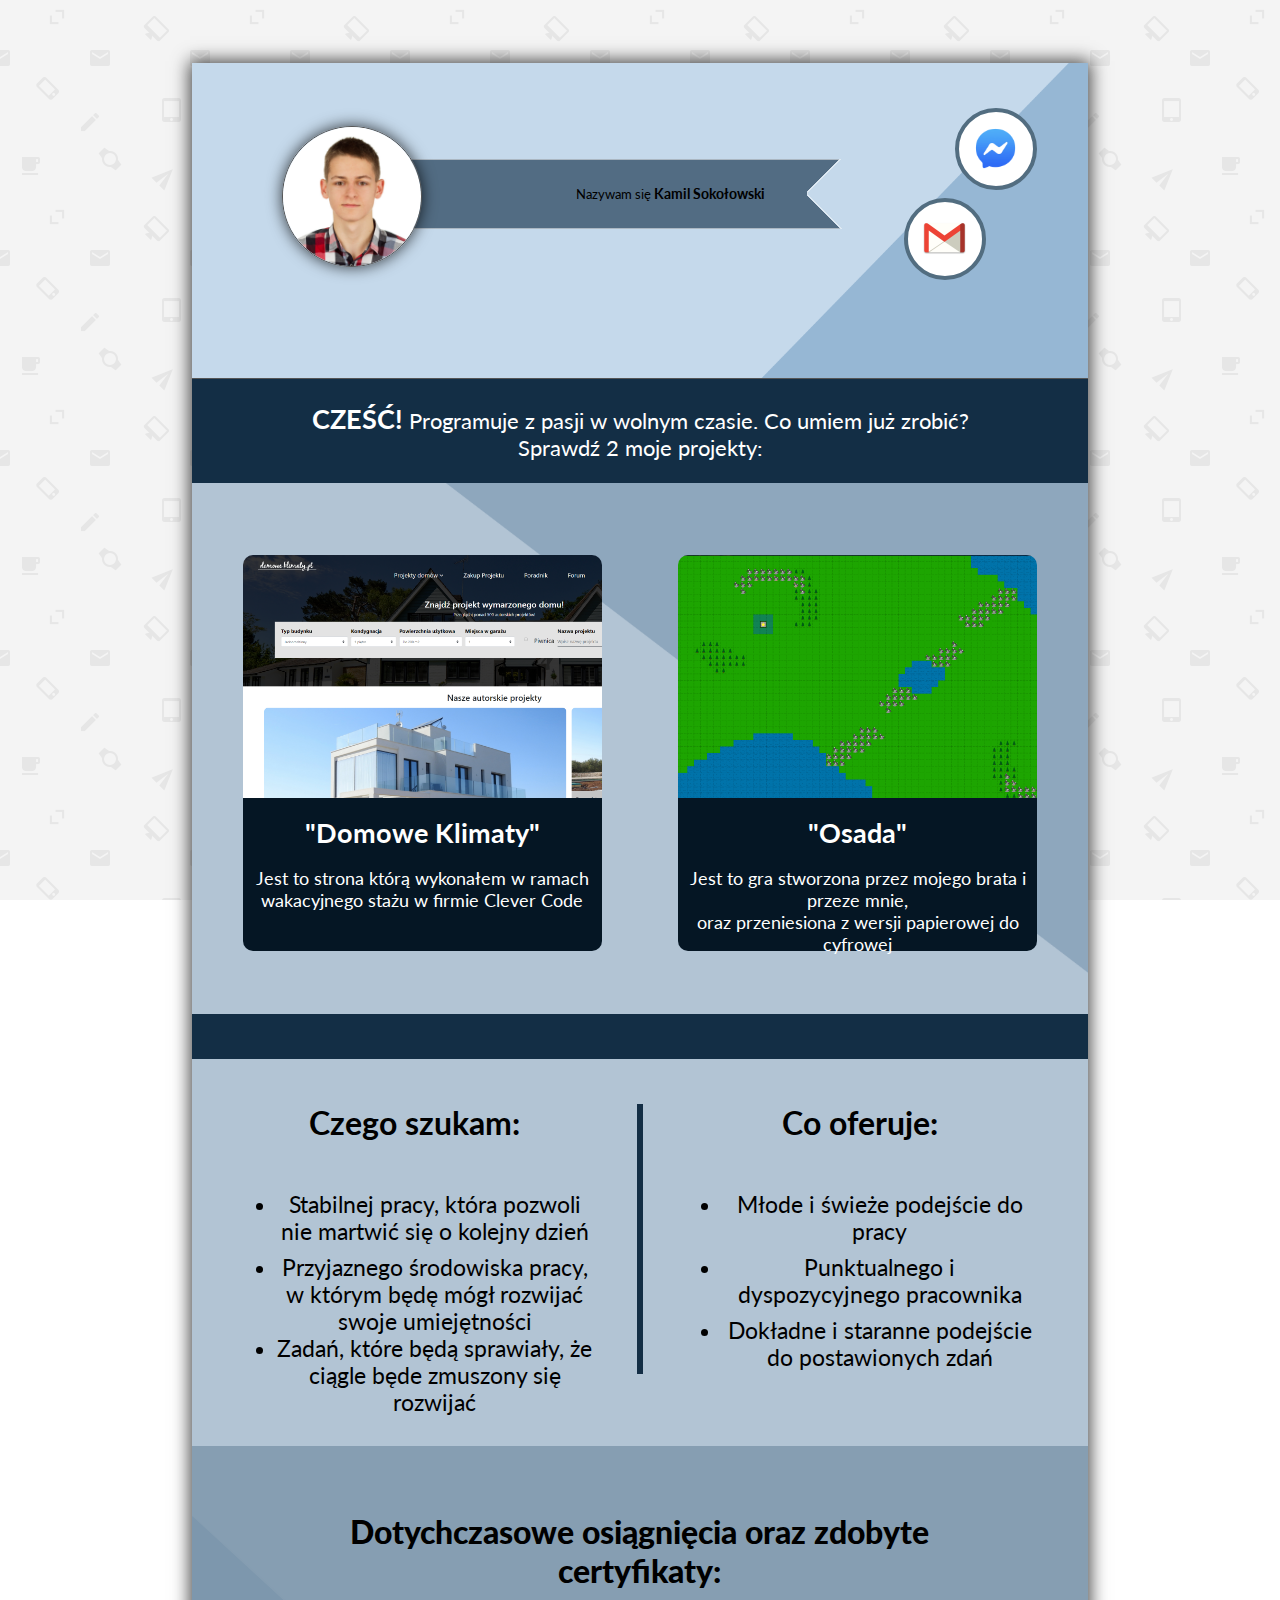
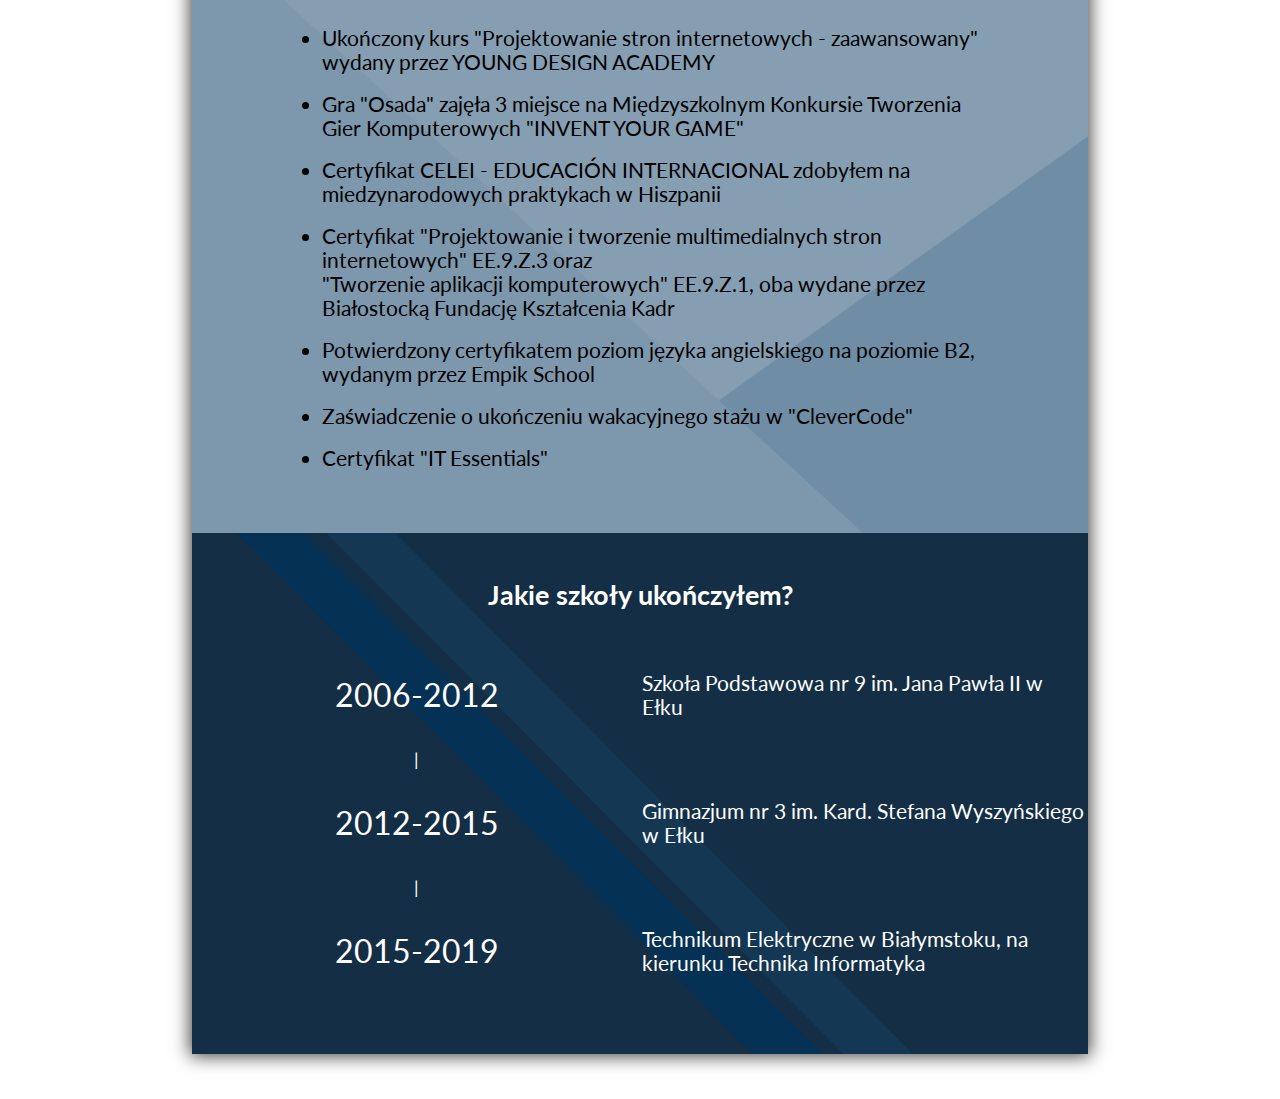
==== index.html @ 452ddec3 "Add files" ====
<!DOCTYPE html>
<html lang="pl">
    <head>
        <meta charset="utf-8">
        <title>It's me</title>
        <link rel="stylesheet" type="text/css" href="style.css">
        <link rel="stylesheet" type="text/css" href="danaden.css">
        <meta name="viewport" content="width=device-width, initial-scale=1">
        <link href="https://fonts.googleapis.com/css?family=Lato&display=swap&subset=latin-ext" rel="stylesheet">
        <script src="script.js" type="text/javascript"></script>
    </head>
    <body>
        <div id="cover_flag">
                    <div id="background1" style="background-attachment: fixed;width: 15vw; height: 100vh; margin-top: 8vh; position: absolute; background-image: url(img/email-pattern.png); z-index: 100;"></div>
                    <div id="background2" style="width: 10vw; height: 15vh; position: absolute; margin-left: 15vw; margin-top: 8vh; background-color: #C5D9EB; z-index: 99"></div>
        </div>
        <div id="contact">
            <a id="a_circle11" href="https://www.facebook.com/Falcon0001" class="container zoomInRight animated"><div id="circle1"></div></a>
            <a id="a_circle22" style="top: 22vh;right: 23vw;" href="mailto:1kamilsokolowski@gmail.com" class="container zoomInRight animated fast"><div id="circle2"></div></a>
        </div>
        <div id="container">
            <div style="width: 100%; height: 100%; position: absolute; z-index: 101;box-shadow: 0px 0px 17px 2px rgba(0,0,0,0.75);"></div>
            <header>
                <div id="me">
                    <img src="img/face.png" height="70%" style="border: solid 1px #555;box-shadow: 0px 0px 15px 0px rgba(0,0,0,0.75);border-radius:100px; z-index: 99; position: absolute;">
                </div>
                <div>
                    <div id="flag" class="container bounceInLeft animated" style="z-index: 10;">
                        <div id="surname" style="float: left; height: 4vh; display: flex;align-items: center; padding-right: 6vw;"><p>Nazywam   się   <b>Kamil   Sokołowski</b></p></div>
                    </div>
                </div>
            </header>
            
            <div id="cowboy" style="position: absolute;"><marquee scrolldelay="130"><img src="img/cowboy2.gif" width="13%"></marquee></div>
            <div id="sides">
                <div id="sides_header">
                    <p><b>CZEŚĆ!</b> Programuje z pasji w wolnym czasie. Co umiem już zrobić?<br>Sprawdź 2 moje projekty: </p>
                </div>
                <a href="domowe/index.html">
                    <div  class="container bounce animated" id="domowee">
                        <div id="domowe"></div>
                        <div id="dom_tekst"><b>"Domowe Klimaty"</b><br><p>Jest to strona którą wykonałem w ramach<br> wakacyjnego stażu w firmie Clever Code</p></div>
                    </div>
                </a>
                <a href="Osada/index.html">
                    <div id="osadaa" class="container bounce animated">
                        <div id="osada"></div>
                        <div id="osa_tekst"><b>"Osada"</b><br><p>Jest to gra stworzona przez mojego brata i przeze mnie,<br> oraz przeniesiona z wersji papierowej do cyfrowej</p></div>
                    </div>
                </a>
            </div>
            <div style="width: 100%;height: 5vh;background-color: #132e45; position: relative; z-index: 556;"></div>
            <div id="looking_for">
                <div id="szukam" onmouseover="fade_oferuje()" onmouseout="fade_out_oferuje()">
                    <div id="szukam_cien"></div>
                    <div id="l_title_s"><b>Czego szukam:</b></div>
                    <ul>
                        <li>Stabilnej pracy, która pozwoli nie martwić się o kolejny dzień</li>
                        <li>Przyjaznego środowiska pracy, w którym będę mógł rozwijać swoje umiejętności</li>
                        <li>Zadań, które będą sprawiały, że ciągle będe zmuszony się rozwijać</li>
                    </ul>
                </div>
                <div id="column"></div>
                <div id="oferuje" onmouseover="fade_szukam()" onmouseout="fade_out_szukam()">
                    <div id="oferuje_cien"></div>
                    <div id="l_title_o"><b>Co oferuje:</b></div>
                    <ul>
                        <li>Młode i świeże podejście do pracy</li>
                        <li>Punktualnego i dyspozycyjnego pracownika</li>
                        <li>Dokładne i staranne podejście do postawionych zdań</li>
                    </ul>
                </div>
            </div>
            <div id="cert">
                <div id="cert_header">
                    <h1><b>Dotychczasowe osiągnięcia oraz zdobyte certyfikaty:</b></h1>
                </div>
                <ul>
                    <li>Ukończony kurs "Projektowanie stron internetowych - zaawansowany" wydany przez YOUNG DESIGN ACADEMY</li>
                    <li>Gra "Osada" zajęła 3 miejsce na Międzyszkolnym Konkursie Tworzenia Gier Komputerowych "INVENT YOUR GAME"</li>
                    <li>Certyfikat CELEI - EDUCACIÓN INTERNACIONAL zdobyłem na miedzynarodowych praktykach w Hiszpanii</li>
                    <li>Certyfikat "Projektowanie i tworzenie multimedialnych stron internetowych" EE.9.Z.3 oraz<br>
                    "Tworzenie aplikacji komputerowych" EE.9.Z.1, oba wydane przez Białostocką Fundację Kształcenia Kadr</li>
                    <li>Potwierdzony certyfikatem poziom języka angielskiego na poziomie B2, wydanym przez Empik School</li>
                    <li>Zaświadczenie o ukończeniu wakacyjnego stażu w "CleverCode"</li>
                    <li>Certyfikat "IT Essentials"</li>
                </ul>
            </div>
            <div id="schools">
                <p id="p_schools"><b>Jakie szkoły ukończyłem?</b></p>
                <table id="daty">
                    <tr class="school_shadow"><td class="daty_pierwsza_kolumna">2006-2012</td><td>Szkoła Podstawowa nr 9 im. Jana Pawła II w Ełku </td></tr>
                    <tr><td class="daty_pierwsza_kolumnaa">|</td><td></td></tr>
                    <tr class="school_shadow"><td class="daty_pierwsza_kolumna">2012-2015</td><td>Gimnazjum nr 3 im. Kard. Stefana Wyszyńskiego w Ełku</td></tr>
                    <tr><td class="daty_pierwsza_kolumnaa">|</td><td></td></tr>
                    <tr class="school_shadow"><td class="daty_pierwsza_kolumna">2015-2019</td><td>Technikum Elektryczne w  Białymstoku, na kierunku Technika Informatyka</td></tr>
                </table>
            </div>
        </div>
    </body>
</html>
---- style.css ----
body{
    background-image: url(img/email-pattern.png);
    background-attachment: fixed;
    padding: 0;
    margin: 0;
    font-family: 'Lato', sans-serif;
    padding-bottom: 5vh;
}

#container{
    width: 70%;
    margin: 7vh 15vw 0vh 15vw;
    min-height: 1150px;
    background-image: url(img/container_background.png);
    background-repeat: no-repeat;
    background-size: contain;
    position: relative;
}

p{
    padding: 0px;
    margin: 0px;
}

#surname b{
    font-size: 1.1vw;
}

header{
    position: relative;
    padding-top: 7vh;
    padding-left: 7vw;
    height: 15vh;
}

#me{
    height: 100%;
    float:left;
}

#flag{
    height: 15vh;
    font-size: 1vw;
    float: left;
    display: flex;
    align-items: center;
    padding-left: 18vw;
    margin-left: 5vw;
    position: absolute;
    z-index: 5;
    background-image: url(img/flag.png);
    background-position: right;
    background-repeat: no-repeat;
}

#a_circle11{
    background-color: white;
    padding: 1.6vh;
    width: 5vh;
    height: 5vh;
    position: absolute;
    z-index: 999;
    right: 19vw;
    top: 12vh;
    border-radius: 200px 200px 200px 200px;
    border: 4px solid #526D80;
}

#a_circle11:hover{
    box-shadow: 0px 0px 11px -2px rgba(0,0,0,0.79);
}

#a_circle22{
    background-color: white;
    padding: 1.6vh;
    width: 5vh;
    height: 5vh;
    position: absolute;
    z-index: 999;
    right: 19vw;
    top: 12vh;
    border-radius: 200px 200px 200px 200px;
    border: 4px solid #526D80;
}

#a_circle22:hover{
    box-shadow: 0px 0px 11px -2px rgba(0,0,0,0.79);
}

#circle1{
    background-image: url(img/messenger.png);
    background-size: cover;
    width: 5vh;
    height: 5vh;
    position: absolute;
    z-index: 999;
}

#circle2{
    background-image: url(img/gmail.png);
    background-size: cover;
    width: 5vh;
    height: 5vh;
    position: absolute;
    z-index: 999;
}

#cowboy{
    width: 100%;
    z-index: 9999;
}

#sides{
    width: 100%;
    min-height: 63.5vh;
    margin-top: 13vh;
    border-top: solid 0.2vh #555;
    background-image: url(img/sides_background.png);
    background-repeat: no-repeat;
    background-size: cover;
    padding-bottom: 7vh;
}

#sides_header{
    width: 100%;
    min-height: 2vh;
    background-color: #132e45;
    z-index: 5000;
    margin-bottom:  8vh;
    position: relative;
    padding: 2.5vh 0vh;
    text-align: center;
}

#sides_header p, #p_schools p{
    color: white;
    font-size: 2.4vh;
}

#sides_header b, #p_schools b{
    color: white;
    font-size: 3vh;
}

#domowe{
    height: 27vh;
    width: 100%;
    position: absolute;
    background-image: url(img/domowe.PNG);
    background-size: cover;
    z-index: 999;
    border-radius: 10px 10px 0px 0px;
}

#domowee{
    width: 40%;
    float: left;
    margin-left: 4vw;
    position: absolute;
    z-index: 999;
    border-radius: 10px 10px 10px 10px;
}

#dom_tekst{
    width: 100%;
    text-align: center;
    float: left;
    margin-top: 27vh;
    position: relative;
    z-index: 999;
    color: white;
    height: 15vh;
    background-color: #051624;
    padding-top: 2vh;
    border-radius: 0px 0px 10px 10px;
}



#dom_tekst b{
    font-size: 3vh;
}

#dom_tekst p{
    padding: 5% 0%;
    font-size: 2vh;
}

#domowee:hover{
    box-shadow: 0px 0px 37px -2px rgba(0,0,0,0.79);
}

#osadaa{
    width: 40%;
    right: 4vw;
    margin-left: 4vw;
    position: absolute;
    z-index: 999;
    border-radius: 10px 10px 10px 10px;
}

#osada{
    width: 100%;
    right: 4vw;
    height: 27vh;
    background-image: url(img/osada.PNG);
    background-size: cover;
    z-index: 999;
    border-radius: 10px 10px 0px 0px;
}

#osa_tekst{
    width: 100%;
    text-align: center;
    float: left;
    position: relative;
    z-index: 999;
    color: white;
    height: 15vh;
    background-color: #051624;
    padding-top: 2vh;
    border-radius: 0px 0px 10px 10px;
}

#osa_tekst b{
    font-size: 3vh;
}

#osa_tekst p{
    padding: 5% 0%;
    font-size: 2vh;
}

#osadaa:hover{
    box-shadow: 0px 0px 37px -2px rgba(0,0,0,0.79);
}

#schools{
    min-height: 10vh;
    background-image: url(img/schools_background.png);
    background-repeat: no-repeat;
    background-size: cover;
    width: 100%;
    z-index: 555;
    padding-bottom: 7vh;
}

#p_schools{
    width: 100%;
    z-index: 5000;
    margin-bottom:  5vh;
    padding-top: 5vh;
    text-align: center;
}

#daty{
    width: 100%;
    color: white;
    font-size: 2.3vh;
}

#daty td{
    width: 50%;
    padding-bottom: 1.5vh;
    padding-top: 1.5vh;
}

.daty_pierwsza_kolumna{
    text-align: center;
    font-size: 3.5vh;
}

.daty_pierwsza_kolumnaa{
    text-align: center;
    font-size: 2vh;
}

.school_shadow:hover{
    box-shadow: 0px 0px 28px 0px rgba(0,0,0,0.75);
}

#looking_for{
    width: 100%;
    position: relative;
    z-index: 555;
    background-color: #b2c4d4;
    min-height: 33vh;
    padding: 5vh 0vh;
}

#looking_for li{
    min-height: 7vh;
}

#szukam_cien{
    position: absolute;
    height: 100%;
    width: 50%;
    z-index: 999;
    background-color: rgba(0, 0, 0, 0.8);
    opacity: 0.8;
    top: 0vh;
    left: 0vh;
    opacity: 0;
    box-shadow: inset 0px 0px 43px 0px rgba(0,0,0,1);
}

#oferuje_cien{
    position: absolute;
    height: 100%;
    width: 50%;
    z-index: 999;
    background-color: rgba(0, 0, 0, 0.8);
    opacity: 0.8;
    top: 0vh;
    left: 50%;
    opacity: 0;
    box-shadow: inset 0px 0px 43px 0px rgba(0,0,0,1);
}

#szukam,#oferuje{
    text-align: center;
    width: 39.7%;
    font-size: 2.5vh;
    padding: 0vh 5%;
    float: left;
}

#column{
    background-color: #132e45;
    position: absolute;
    z-index: 5566;
    width: 0.6%;
    left: 49.7%;
    height: 30vh;
}

#l_title_o, #l_title_s{
    width: 100%;
    text-align: center;
    color: black;
    font-size: 3.5vh;
    padding-bottom: 3vh;
}

#cert{
    background-image: url(img/cert_background.png);
    width: 80%;
    top: -5vh;
    padding: 5vh 10%;
    text-align: center;
}

#cert h1{
    margin-bottom: 4vh;
}

#cert li
{
    text-align: left;
    font-size: 2.3vh;
    margin-bottom: 2vh;
}
---- danaden.css ----
@charset "UTF-8";

/*!
 * animate.css -http://daneden.me/animate
 * Version - 3.7.0
 * Licensed under the MIT license - http://opensource.org/licenses/MIT
 *
 * Copyright (c) 2018 Daniel Eden
 */

@-webkit-keyframes bounce {
  from,
  20%,
  53%,
  80%,
  to {
    -webkit-animation-timing-function: cubic-bezier(0.215, 0.61, 0.355, 1);
    animation-timing-function: cubic-bezier(0.215, 0.61, 0.355, 1);
    -webkit-transform: translate3d(0, 0, 0);
    transform: translate3d(0, 0, 0);
  }

  40%,
  43% {
    -webkit-animation-timing-function: cubic-bezier(0.755, 0.05, 0.855, 0.06);
    animation-timing-function: cubic-bezier(0.755, 0.05, 0.855, 0.06);
    -webkit-transform: translate3d(0, -30px, 0);
    transform: translate3d(0, -30px, 0);
  }

  70% {
    -webkit-animation-timing-function: cubic-bezier(0.755, 0.05, 0.855, 0.06);
    animation-timing-function: cubic-bezier(0.755, 0.05, 0.855, 0.06);
    -webkit-transform: translate3d(0, -15px, 0);
    transform: translate3d(0, -15px, 0);
  }

  90% {
    -webkit-transform: translate3d(0, -4px, 0);
    transform: translate3d(0, -4px, 0);
  }
}

@keyframes bounce {
  from,
  20%,
  53%,
  80%,
  to {
    -webkit-animation-timing-function: cubic-bezier(0.215, 0.61, 0.355, 1);
    animation-timing-function: cubic-bezier(0.215, 0.61, 0.355, 1);
    -webkit-transform: translate3d(0, 0, 0);
    transform: translate3d(0, 0, 0);
  }

  40%,
  43% {
    -webkit-animation-timing-function: cubic-bezier(0.755, 0.05, 0.855, 0.06);
    animation-timing-function: cubic-bezier(0.755, 0.05, 0.855, 0.06);
    -webkit-transform: translate3d(0, -30px, 0);
    transform: translate3d(0, -30px, 0);
  }

  70% {
    -webkit-animation-timing-function: cubic-bezier(0.755, 0.05, 0.855, 0.06);
    animation-timing-function: cubic-bezier(0.755, 0.05, 0.855, 0.06);
    -webkit-transform: translate3d(0, -15px, 0);
    transform: translate3d(0, -15px, 0);
  }

  90% {
    -webkit-transform: translate3d(0, -4px, 0);
    transform: translate3d(0, -4px, 0);
  }
}

.bounce {
  -webkit-animation-name: bounce;
  animation-name: bounce;
  -webkit-transform-origin: center bottom;
  transform-origin: center bottom;
}

@-webkit-keyframes flash {
  from,
  50%,
  to {
    opacity: 1;
  }

  25%,
  75% {
    opacity: 0;
  }
}

@keyframes flash {
  from,
  50%,
  to {
    opacity: 1;
  }

  25%,
  75% {
    opacity: 0;
  }
}

.flash {
  -webkit-animation-name: flash;
  animation-name: flash;
}

/* originally authored by Nick Pettit - https://github.com/nickpettit/glide */

@-webkit-keyframes pulse {
  from {
    -webkit-transform: scale3d(1, 1, 1);
    transform: scale3d(1, 1, 1);
  }

  50% {
    -webkit-transform: scale3d(1.05, 1.05, 1.05);
    transform: scale3d(1.05, 1.05, 1.05);
  }

  to {
    -webkit-transform: scale3d(1, 1, 1);
    transform: scale3d(1, 1, 1);
  }
}

@keyframes pulse {
  from {
    -webkit-transform: scale3d(1, 1, 1);
    transform: scale3d(1, 1, 1);
  }

  50% {
    -webkit-transform: scale3d(1.05, 1.05, 1.05);
    transform: scale3d(1.05, 1.05, 1.05);
  }

  to {
    -webkit-transform: scale3d(1, 1, 1);
    transform: scale3d(1, 1, 1);
  }
}

.pulse {
  -webkit-animation-name: pulse;
  animation-name: pulse;
}

@-webkit-keyframes rubberBand {
  from {
    -webkit-transform: scale3d(1, 1, 1);
    transform: scale3d(1, 1, 1);
  }

  30% {
    -webkit-transform: scale3d(1.25, 0.75, 1);
    transform: scale3d(1.25, 0.75, 1);
  }

  40% {
    -webkit-transform: scale3d(0.75, 1.25, 1);
    transform: scale3d(0.75, 1.25, 1);
  }

  50% {
    -webkit-transform: scale3d(1.15, 0.85, 1);
    transform: scale3d(1.15, 0.85, 1);
  }

  65% {
    -webkit-transform: scale3d(0.95, 1.05, 1);
    transform: scale3d(0.95, 1.05, 1);
  }

  75% {
    -webkit-transform: scale3d(1.05, 0.95, 1);
    transform: scale3d(1.05, 0.95, 1);
  }

  to {
    -webkit-transform: scale3d(1, 1, 1);
    transform: scale3d(1, 1, 1);
  }
}

@keyframes rubberBand {
  from {
    -webkit-transform: scale3d(1, 1, 1);
    transform: scale3d(1, 1, 1);
  }

  30% {
    -webkit-transform: scale3d(1.25, 0.75, 1);
    transform: scale3d(1.25, 0.75, 1);
  }

  40% {
    -webkit-transform: scale3d(0.75, 1.25, 1);
    transform: scale3d(0.75, 1.25, 1);
  }

  50% {
    -webkit-transform: scale3d(1.15, 0.85, 1);
    transform: scale3d(1.15, 0.85, 1);
  }

  65% {
    -webkit-transform: scale3d(0.95, 1.05, 1);
    transform: scale3d(0.95, 1.05, 1);
  }

  75% {
    -webkit-transform: scale3d(1.05, 0.95, 1);
    transform: scale3d(1.05, 0.95, 1);
  }

  to {
    -webkit-transform: scale3d(1, 1, 1);
    transform: scale3d(1, 1, 1);
  }
}

.rubberBand {
  -webkit-animation-name: rubberBand;
  animation-name: rubberBand;
}

@-webkit-keyframes shake {
  from,
  to {
    -webkit-transform: translate3d(0, 0, 0);
    transform: translate3d(0, 0, 0);
  }

  10%,
  30%,
  50%,
  70%,
  90% {
    -webkit-transform: translate3d(-10px, 0, 0);
    transform: translate3d(-10px, 0, 0);
  }

  20%,
  40%,
  60%,
  80% {
    -webkit-transform: translate3d(10px, 0, 0);
    transform: translate3d(10px, 0, 0);
  }
}

@keyframes shake {
  from,
  to {
    -webkit-transform: translate3d(0, 0, 0);
    transform: translate3d(0, 0, 0);
  }

  10%,
  30%,
  50%,
  70%,
  90% {
    -webkit-transform: translate3d(-10px, 0, 0);
    transform: translate3d(-10px, 0, 0);
  }

  20%,
  40%,
  60%,
  80% {
    -webkit-transform: translate3d(10px, 0, 0);
    transform: translate3d(10px, 0, 0);
  }
}

.shake {
  -webkit-animation-name: shake;
  animation-name: shake;
}

@-webkit-keyframes headShake {
  0% {
    -webkit-transform: translateX(0);
    transform: translateX(0);
  }

  6.5% {
    -webkit-transform: translateX(-6px) rotateY(-9deg);
    transform: translateX(-6px) rotateY(-9deg);
  }

  18.5% {
    -webkit-transform: translateX(5px) rotateY(7deg);
    transform: translateX(5px) rotateY(7deg);
  }

  31.5% {
    -webkit-transform: translateX(-3px) rotateY(-5deg);
    transform: translateX(-3px) rotateY(-5deg);
  }

  43.5% {
    -webkit-transform: translateX(2px) rotateY(3deg);
    transform: translateX(2px) rotateY(3deg);
  }

  50% {
    -webkit-transform: translateX(0);
    transform: translateX(0);
  }
}

@keyframes headShake {
  0% {
    -webkit-transform: translateX(0);
    transform: translateX(0);
  }

  6.5% {
    -webkit-transform: translateX(-6px) rotateY(-9deg);
    transform: translateX(-6px) rotateY(-9deg);
  }

  18.5% {
    -webkit-transform: translateX(5px) rotateY(7deg);
    transform: translateX(5px) rotateY(7deg);
  }

  31.5% {
    -webkit-transform: translateX(-3px) rotateY(-5deg);
    transform: translateX(-3px) rotateY(-5deg);
  }

  43.5% {
    -webkit-transform: translateX(2px) rotateY(3deg);
    transform: translateX(2px) rotateY(3deg);
  }

  50% {
    -webkit-transform: translateX(0);
    transform: translateX(0);
  }
}

.headShake {
  -webkit-animation-timing-function: ease-in-out;
  animation-timing-function: ease-in-out;
  -webkit-animation-name: headShake;
  animation-name: headShake;
}

@-webkit-keyframes swing {
  20% {
    -webkit-transform: rotate3d(0, 0, 1, 15deg);
    transform: rotate3d(0, 0, 1, 15deg);
  }

  40% {
    -webkit-transform: rotate3d(0, 0, 1, -10deg);
    transform: rotate3d(0, 0, 1, -10deg);
  }

  60% {
    -webkit-transform: rotate3d(0, 0, 1, 5deg);
    transform: rotate3d(0, 0, 1, 5deg);
  }

  80% {
    -webkit-transform: rotate3d(0, 0, 1, -5deg);
    transform: rotate3d(0, 0, 1, -5deg);
  }

  to {
    -webkit-transform: rotate3d(0, 0, 1, 0deg);
    transform: rotate3d(0, 0, 1, 0deg);
  }
}

@keyframes swing {
  20% {
    -webkit-transform: rotate3d(0, 0, 1, 15deg);
    transform: rotate3d(0, 0, 1, 15deg);
  }

  40% {
    -webkit-transform: rotate3d(0, 0, 1, -10deg);
    transform: rotate3d(0, 0, 1, -10deg);
  }

  60% {
    -webkit-transform: rotate3d(0, 0, 1, 5deg);
    transform: rotate3d(0, 0, 1, 5deg);
  }

  80% {
    -webkit-transform: rotate3d(0, 0, 1, -5deg);
    transform: rotate3d(0, 0, 1, -5deg);
  }

  to {
    -webkit-transform: rotate3d(0, 0, 1, 0deg);
    transform: rotate3d(0, 0, 1, 0deg);
  }
}

.swing {
  -webkit-transform-origin: top center;
  transform-origin: top center;
  -webkit-animation-name: swing;
  animation-name: swing;
}

@-webkit-keyframes tada {
  from {
    -webkit-transform: scale3d(1, 1, 1);
    transform: scale3d(1, 1, 1);
  }

  10%,
  20% {
    -webkit-transform: scale3d(0.9, 0.9, 0.9) rotate3d(0, 0, 1, -3deg);
    transform: scale3d(0.9, 0.9, 0.9) rotate3d(0, 0, 1, -3deg);
  }

  30%,
  50%,
  70%,
  90% {
    -webkit-transform: scale3d(1.1, 1.1, 1.1) rotate3d(0, 0, 1, 3deg);
    transform: scale3d(1.1, 1.1, 1.1) rotate3d(0, 0, 1, 3deg);
  }

  40%,
  60%,
  80% {
    -webkit-transform: scale3d(1.1, 1.1, 1.1) rotate3d(0, 0, 1, -3deg);
    transform: scale3d(1.1, 1.1, 1.1) rotate3d(0, 0, 1, -3deg);
  }

  to {
    -webkit-transform: scale3d(1, 1, 1);
    transform: scale3d(1, 1, 1);
  }
}

@keyframes tada {
  from {
    -webkit-transform: scale3d(1, 1, 1);
    transform: scale3d(1, 1, 1);
  }

  10%,
  20% {
    -webkit-transform: scale3d(0.9, 0.9, 0.9) rotate3d(0, 0, 1, -3deg);
    transform: scale3d(0.9, 0.9, 0.9) rotate3d(0, 0, 1, -3deg);
  }

  30%,
  50%,
  70%,
  90% {
    -webkit-transform: scale3d(1.1, 1.1, 1.1) rotate3d(0, 0, 1, 3deg);
    transform: scale3d(1.1, 1.1, 1.1) rotate3d(0, 0, 1, 3deg);
  }

  40%,
  60%,
  80% {
    -webkit-transform: scale3d(1.1, 1.1, 1.1) rotate3d(0, 0, 1, -3deg);
    transform: scale3d(1.1, 1.1, 1.1) rotate3d(0, 0, 1, -3deg);
  }

  to {
    -webkit-transform: scale3d(1, 1, 1);
    transform: scale3d(1, 1, 1);
  }
}

.tada {
  -webkit-animation-name: tada;
  animation-name: tada;
}

/* originally authored by Nick Pettit - https://github.com/nickpettit/glide */

@-webkit-keyframes wobble {
  from {
    -webkit-transform: translate3d(0, 0, 0);
    transform: translate3d(0, 0, 0);
  }

  15% {
    -webkit-transform: translate3d(-25%, 0, 0) rotate3d(0, 0, 1, -5deg);
    transform: translate3d(-25%, 0, 0) rotate3d(0, 0, 1, -5deg);
  }

  30% {
    -webkit-transform: translate3d(20%, 0, 0) rotate3d(0, 0, 1, 3deg);
    transform: translate3d(20%, 0, 0) rotate3d(0, 0, 1, 3deg);
  }

  45% {
    -webkit-transform: translate3d(-15%, 0, 0) rotate3d(0, 0, 1, -3deg);
    transform: translate3d(-15%, 0, 0) rotate3d(0, 0, 1, -3deg);
  }

  60% {
    -webkit-transform: translate3d(10%, 0, 0) rotate3d(0, 0, 1, 2deg);
    transform: translate3d(10%, 0, 0) rotate3d(0, 0, 1, 2deg);
  }

  75% {
    -webkit-transform: translate3d(-5%, 0, 0) rotate3d(0, 0, 1, -1deg);
    transform: translate3d(-5%, 0, 0) rotate3d(0, 0, 1, -1deg);
  }

  to {
    -webkit-transform: translate3d(0, 0, 0);
    transform: translate3d(0, 0, 0);
  }
}

@keyframes wobble {
  from {
    -webkit-transform: translate3d(0, 0, 0);
    transform: translate3d(0, 0, 0);
  }

  15% {
    -webkit-transform: translate3d(-25%, 0, 0) rotate3d(0, 0, 1, -5deg);
    transform: translate3d(-25%, 0, 0) rotate3d(0, 0, 1, -5deg);
  }

  30% {
    -webkit-transform: translate3d(20%, 0, 0) rotate3d(0, 0, 1, 3deg);
    transform: translate3d(20%, 0, 0) rotate3d(0, 0, 1, 3deg);
  }

  45% {
    -webkit-transform: translate3d(-15%, 0, 0) rotate3d(0, 0, 1, -3deg);
    transform: translate3d(-15%, 0, 0) rotate3d(0, 0, 1, -3deg);
  }

  60% {
    -webkit-transform: translate3d(10%, 0, 0) rotate3d(0, 0, 1, 2deg);
    transform: translate3d(10%, 0, 0) rotate3d(0, 0, 1, 2deg);
  }

  75% {
    -webkit-transform: translate3d(-5%, 0, 0) rotate3d(0, 0, 1, -1deg);
    transform: translate3d(-5%, 0, 0) rotate3d(0, 0, 1, -1deg);
  }

  to {
    -webkit-transform: translate3d(0, 0, 0);
    transform: translate3d(0, 0, 0);
  }
}

.wobble {
  -webkit-animation-name: wobble;
  animation-name: wobble;
}

@-webkit-keyframes jello {
  from,
  11.1%,
  to {
    -webkit-transform: translate3d(0, 0, 0);
    transform: translate3d(0, 0, 0);
  }

  22.2% {
    -webkit-transform: skewX(-12.5deg) skewY(-12.5deg);
    transform: skewX(-12.5deg) skewY(-12.5deg);
  }

  33.3% {
    -webkit-transform: skewX(6.25deg) skewY(6.25deg);
    transform: skewX(6.25deg) skewY(6.25deg);
  }

  44.4% {
    -webkit-transform: skewX(-3.125deg) skewY(-3.125deg);
    transform: skewX(-3.125deg) skewY(-3.125deg);
  }

  55.5% {
    -webkit-transform: skewX(1.5625deg) skewY(1.5625deg);
    transform: skewX(1.5625deg) skewY(1.5625deg);
  }

  66.6% {
    -webkit-transform: skewX(-0.78125deg) skewY(-0.78125deg);
    transform: skewX(-0.78125deg) skewY(-0.78125deg);
  }

  77.7% {
    -webkit-transform: skewX(0.390625deg) skewY(0.390625deg);
    transform: skewX(0.390625deg) skewY(0.390625deg);
  }

  88.8% {
    -webkit-transform: skewX(-0.1953125deg) skewY(-0.1953125deg);
    transform: skewX(-0.1953125deg) skewY(-0.1953125deg);
  }
}

@keyframes jello {
  from,
  11.1%,
  to {
    -webkit-transform: translate3d(0, 0, 0);
    transform: translate3d(0, 0, 0);
  }

  22.2% {
    -webkit-transform: skewX(-12.5deg) skewY(-12.5deg);
    transform: skewX(-12.5deg) skewY(-12.5deg);
  }

  33.3% {
    -webkit-transform: skewX(6.25deg) skewY(6.25deg);
    transform: skewX(6.25deg) skewY(6.25deg);
  }

  44.4% {
    -webkit-transform: skewX(-3.125deg) skewY(-3.125deg);
    transform: skewX(-3.125deg) skewY(-3.125deg);
  }

  55.5% {
    -webkit-transform: skewX(1.5625deg) skewY(1.5625deg);
    transform: skewX(1.5625deg) skewY(1.5625deg);
  }

  66.6% {
    -webkit-transform: skewX(-0.78125deg) skewY(-0.78125deg);
    transform: skewX(-0.78125deg) skewY(-0.78125deg);
  }

  77.7% {
    -webkit-transform: skewX(0.390625deg) skewY(0.390625deg);
    transform: skewX(0.390625deg) skewY(0.390625deg);
  }

  88.8% {
    -webkit-transform: skewX(-0.1953125deg) skewY(-0.1953125deg);
    transform: skewX(-0.1953125deg) skewY(-0.1953125deg);
  }
}

.jello {
  -webkit-animation-name: jello;
  animation-name: jello;
  -webkit-transform-origin: center;
  transform-origin: center;
}

@-webkit-keyframes heartBeat {
  0% {
    -webkit-transform: scale(1);
    transform: scale(1);
  }

  14% {
    -webkit-transform: scale(1.3);
    transform: scale(1.3);
  }

  28% {
    -webkit-transform: scale(1);
    transform: scale(1);
  }

  42% {
    -webkit-transform: scale(1.3);
    transform: scale(1.3);
  }

  70% {
    -webkit-transform: scale(1);
    transform: scale(1);
  }
}

@keyframes heartBeat {
  0% {
    -webkit-transform: scale(1);
    transform: scale(1);
  }

  14% {
    -webkit-transform: scale(1.3);
    transform: scale(1.3);
  }

  28% {
    -webkit-transform: scale(1);
    transform: scale(1);
  }

  42% {
    -webkit-transform: scale(1.3);
    transform: scale(1.3);
  }

  70% {
    -webkit-transform: scale(1);
    transform: scale(1);
  }
}

.heartBeat {
  -webkit-animation-name: heartBeat;
  animation-name: heartBeat;
  -webkit-animation-duration: 1.3s;
  animation-duration: 1.3s;
  -webkit-animation-timing-function: ease-in-out;
  animation-timing-function: ease-in-out;
}

@-webkit-keyframes bounceIn {
  from,
  20%,
  40%,
  60%,
  80%,
  to {
    -webkit-animation-timing-function: cubic-bezier(0.215, 0.61, 0.355, 1);
    animation-timing-function: cubic-bezier(0.215, 0.61, 0.355, 1);
  }

  0% {
    opacity: 0;
    -webkit-transform: scale3d(0.3, 0.3, 0.3);
    transform: scale3d(0.3, 0.3, 0.3);
  }

  20% {
    -webkit-transform: scale3d(1.1, 1.1, 1.1);
    transform: scale3d(1.1, 1.1, 1.1);
  }

  40% {
    -webkit-transform: scale3d(0.9, 0.9, 0.9);
    transform: scale3d(0.9, 0.9, 0.9);
  }

  60% {
    opacity: 1;
    -webkit-transform: scale3d(1.03, 1.03, 1.03);
    transform: scale3d(1.03, 1.03, 1.03);
  }

  80% {
    -webkit-transform: scale3d(0.97, 0.97, 0.97);
    transform: scale3d(0.97, 0.97, 0.97);
  }

  to {
    opacity: 1;
    -webkit-transform: scale3d(1, 1, 1);
    transform: scale3d(1, 1, 1);
  }
}

@keyframes bounceIn {
  from,
  20%,
  40%,
  60%,
  80%,
  to {
    -webkit-animation-timing-function: cubic-bezier(0.215, 0.61, 0.355, 1);
    animation-timing-function: cubic-bezier(0.215, 0.61, 0.355, 1);
  }

  0% {
    opacity: 0;
    -webkit-transform: scale3d(0.3, 0.3, 0.3);
    transform: scale3d(0.3, 0.3, 0.3);
  }

  20% {
    -webkit-transform: scale3d(1.1, 1.1, 1.1);
    transform: scale3d(1.1, 1.1, 1.1);
  }

  40% {
    -webkit-transform: scale3d(0.9, 0.9, 0.9);
    transform: scale3d(0.9, 0.9, 0.9);
  }

  60% {
    opacity: 1;
    -webkit-transform: scale3d(1.03, 1.03, 1.03);
    transform: scale3d(1.03, 1.03, 1.03);
  }

  80% {
    -webkit-transform: scale3d(0.97, 0.97, 0.97);
    transform: scale3d(0.97, 0.97, 0.97);
  }

  to {
    opacity: 1;
    -webkit-transform: scale3d(1, 1, 1);
    transform: scale3d(1, 1, 1);
  }
}

.bounceIn {
  -webkit-animation-duration: 0.75s;
  animation-duration: 0.75s;
  -webkit-animation-name: bounceIn;
  animation-name: bounceIn;
}

@-webkit-keyframes bounceInDown {
  from,
  60%,
  75%,
  90%,
  to {
    -webkit-animation-timing-function: cubic-bezier(0.215, 0.61, 0.355, 1);
    animation-timing-function: cubic-bezier(0.215, 0.61, 0.355, 1);
  }

  0% {
    opacity: 0;
    -webkit-transform: translate3d(0, -3000px, 0);
    transform: translate3d(0, -3000px, 0);
  }

  60% {
    opacity: 1;
    -webkit-transform: translate3d(0, 25px, 0);
    transform: translate3d(0, 25px, 0);
  }

  75% {
    -webkit-transform: translate3d(0, -10px, 0);
    transform: translate3d(0, -10px, 0);
  }

  90% {
    -webkit-transform: translate3d(0, 5px, 0);
    transform: translate3d(0, 5px, 0);
  }

  to {
    -webkit-transform: translate3d(0, 0, 0);
    transform: translate3d(0, 0, 0);
  }
}

@keyframes bounceInDown {
  from,
  60%,
  75%,
  90%,
  to {
    -webkit-animation-timing-function: cubic-bezier(0.215, 0.61, 0.355, 1);
    animation-timing-function: cubic-bezier(0.215, 0.61, 0.355, 1);
  }

  0% {
    opacity: 0;
    -webkit-transform: translate3d(0, -3000px, 0);
    transform: translate3d(0, -3000px, 0);
  }

  60% {
    opacity: 1;
    -webkit-transform: translate3d(0, 25px, 0);
    transform: translate3d(0, 25px, 0);
  }

  75% {
    -webkit-transform: translate3d(0, -10px, 0);
    transform: translate3d(0, -10px, 0);
  }

  90% {
    -webkit-transform: translate3d(0, 5px, 0);
    transform: translate3d(0, 5px, 0);
  }

  to {
    -webkit-transform: translate3d(0, 0, 0);
    transform: translate3d(0, 0, 0);
  }
}

.bounceInDown {
  -webkit-animation-name: bounceInDown;
  animation-name: bounceInDown;
}

@-webkit-keyframes bounceInLeft {
  from,
  60%,
  75%,
  90%,
  to {
    -webkit-animation-timing-function: cubic-bezier(0.215, 0.61, 0.355, 1);
    animation-timing-function: cubic-bezier(0.215, 0.61, 0.355, 1);
  }

  0% {
    opacity: 0;
    -webkit-transform: translate3d(-3000px, 0, 0);
    transform: translate3d(-3000px, 0, 0);
  }

  60% {
    opacity: 1;
    -webkit-transform: translate3d(25px, 0, 0);
    transform: translate3d(25px, 0, 0);
  }

  75% {
    -webkit-transform: translate3d(-10px, 0, 0);
    transform: translate3d(-10px, 0, 0);
  }

  90% {
    -webkit-transform: translate3d(5px, 0, 0);
    transform: translate3d(5px, 0, 0);
  }

  to {
    -webkit-transform: translate3d(0, 0, 0);
    transform: translate3d(0, 0, 0);
  }
}

@keyframes bounceInLeft {
  from,
  60%,
  75%,
  90%,
  to {
    -webkit-animation-timing-function: cubic-bezier(0.215, 0.61, 0.355, 1);
    animation-timing-function: cubic-bezier(0.215, 0.61, 0.355, 1);
  }

  0% {
    opacity: 0;
    -webkit-transform: translate3d(-3000px, 0, 0);
    transform: translate3d(-3000px, 0, 0);
  }

  60% {
    opacity: 1;
    -webkit-transform: translate3d(25px, 0, 0);
    transform: translate3d(25px, 0, 0);
  }

  75% {
    -webkit-transform: translate3d(-10px, 0, 0);
    transform: translate3d(-10px, 0, 0);
  }

  90% {
    -webkit-transform: translate3d(5px, 0, 0);
    transform: translate3d(5px, 0, 0);
  }

  to {
    -webkit-transform: translate3d(0, 0, 0);
    transform: translate3d(0, 0, 0);
  }
}

.bounceInLeft {
  -webkit-animation-name: bounceInLeft;
  animation-name: bounceInLeft;
}

@-webkit-keyframes bounceInRight {
  from,
  60%,
  75%,
  90%,
  to {
    -webkit-animation-timing-function: cubic-bezier(0.215, 0.61, 0.355, 1);
    animation-timing-function: cubic-bezier(0.215, 0.61, 0.355, 1);
  }

  from {
    opacity: 0;
    -webkit-transform: translate3d(3000px, 0, 0);
    transform: translate3d(3000px, 0, 0);
  }

  60% {
    opacity: 1;
    -webkit-transform: translate3d(-25px, 0, 0);
    transform: translate3d(-25px, 0, 0);
  }

  75% {
    -webkit-transform: translate3d(10px, 0, 0);
    transform: translate3d(10px, 0, 0);
  }

  90% {
    -webkit-transform: translate3d(-5px, 0, 0);
    transform: translate3d(-5px, 0, 0);
  }

  to {
    -webkit-transform: translate3d(0, 0, 0);
    transform: translate3d(0, 0, 0);
  }
}

@keyframes bounceInRight {
  from,
  60%,
  75%,
  90%,
  to {
    -webkit-animation-timing-function: cubic-bezier(0.215, 0.61, 0.355, 1);
    animation-timing-function: cubic-bezier(0.215, 0.61, 0.355, 1);
  }

  from {
    opacity: 0;
    -webkit-transform: translate3d(3000px, 0, 0);
    transform: translate3d(3000px, 0, 0);
  }

  60% {
    opacity: 1;
    -webkit-transform: translate3d(-25px, 0, 0);
    transform: translate3d(-25px, 0, 0);
  }

  75% {
    -webkit-transform: translate3d(10px, 0, 0);
    transform: translate3d(10px, 0, 0);
  }

  90% {
    -webkit-transform: translate3d(-5px, 0, 0);
    transform: translate3d(-5px, 0, 0);
  }

  to {
    -webkit-transform: translate3d(0, 0, 0);
    transform: translate3d(0, 0, 0);
  }
}

.bounceInRight {
  -webkit-animation-name: bounceInRight;
  animation-name: bounceInRight;
}

@-webkit-keyframes bounceInUp {
  from,
  60%,
  75%,
  90%,
  to {
    -webkit-animation-timing-function: cubic-bezier(0.215, 0.61, 0.355, 1);
    animation-timing-function: cubic-bezier(0.215, 0.61, 0.355, 1);
  }

  from {
    opacity: 0;
    -webkit-transform: translate3d(0, 3000px, 0);
    transform: translate3d(0, 3000px, 0);
  }

  60% {
    opacity: 1;
    -webkit-transform: translate3d(0, -20px, 0);
    transform: translate3d(0, -20px, 0);
  }

  75% {
    -webkit-transform: translate3d(0, 10px, 0);
    transform: translate3d(0, 10px, 0);
  }

  90% {
    -webkit-transform: translate3d(0, -5px, 0);
    transform: translate3d(0, -5px, 0);
  }

  to {
    -webkit-transform: translate3d(0, 0, 0);
    transform: translate3d(0, 0, 0);
  }
}

@keyframes bounceInUp {
  from,
  60%,
  75%,
  90%,
  to {
    -webkit-animation-timing-function: cubic-bezier(0.215, 0.61, 0.355, 1);
    animation-timing-function: cubic-bezier(0.215, 0.61, 0.355, 1);
  }

  from {
    opacity: 0;
    -webkit-transform: translate3d(0, 3000px, 0);
    transform: translate3d(0, 3000px, 0);
  }

  60% {
    opacity: 1;
    -webkit-transform: translate3d(0, -20px, 0);
    transform: translate3d(0, -20px, 0);
  }

  75% {
    -webkit-transform: translate3d(0, 10px, 0);
    transform: translate3d(0, 10px, 0);
  }

  90% {
    -webkit-transform: translate3d(0, -5px, 0);
    transform: translate3d(0, -5px, 0);
  }

  to {
    -webkit-transform: translate3d(0, 0, 0);
    transform: translate3d(0, 0, 0);
  }
}

.bounceInUp {
  -webkit-animation-name: bounceInUp;
  animation-name: bounceInUp;
}

@-webkit-keyframes bounceOut {
  20% {
    -webkit-transform: scale3d(0.9, 0.9, 0.9);
    transform: scale3d(0.9, 0.9, 0.9);
  }

  50%,
  55% {
    opacity: 1;
    -webkit-transform: scale3d(1.1, 1.1, 1.1);
    transform: scale3d(1.1, 1.1, 1.1);
  }

  to {
    opacity: 0;
    -webkit-transform: scale3d(0.3, 0.3, 0.3);
    transform: scale3d(0.3, 0.3, 0.3);
  }
}

@keyframes bounceOut {
  20% {
    -webkit-transform: scale3d(0.9, 0.9, 0.9);
    transform: scale3d(0.9, 0.9, 0.9);
  }

  50%,
  55% {
    opacity: 1;
    -webkit-transform: scale3d(1.1, 1.1, 1.1);
    transform: scale3d(1.1, 1.1, 1.1);
  }

  to {
    opacity: 0;
    -webkit-transform: scale3d(0.3, 0.3, 0.3);
    transform: scale3d(0.3, 0.3, 0.3);
  }
}

.bounceOut {
  -webkit-animation-duration: 0.75s;
  animation-duration: 0.75s;
  -webkit-animation-name: bounceOut;
  animation-name: bounceOut;
}

@-webkit-keyframes bounceOutDown {
  20% {
    -webkit-transform: translate3d(0, 10px, 0);
    transform: translate3d(0, 10px, 0);
  }

  40%,
  45% {
    opacity: 1;
    -webkit-transform: translate3d(0, -20px, 0);
    transform: translate3d(0, -20px, 0);
  }

  to {
    opacity: 0;
    -webkit-transform: translate3d(0, 2000px, 0);
    transform: translate3d(0, 2000px, 0);
  }
}

@keyframes bounceOutDown {
  20% {
    -webkit-transform: translate3d(0, 10px, 0);
    transform: translate3d(0, 10px, 0);
  }

  40%,
  45% {
    opacity: 1;
    -webkit-transform: translate3d(0, -20px, 0);
    transform: translate3d(0, -20px, 0);
  }

  to {
    opacity: 0;
    -webkit-transform: translate3d(0, 2000px, 0);
    transform: translate3d(0, 2000px, 0);
  }
}

.bounceOutDown {
  -webkit-animation-name: bounceOutDown;
  animation-name: bounceOutDown;
}

@-webkit-keyframes bounceOutLeft {
  20% {
    opacity: 1;
    -webkit-transform: translate3d(20px, 0, 0);
    transform: translate3d(20px, 0, 0);
  }

  to {
    opacity: 0;
    -webkit-transform: translate3d(-2000px, 0, 0);
    transform: translate3d(-2000px, 0, 0);
  }
}

@keyframes bounceOutLeft {
  20% {
    opacity: 1;
    -webkit-transform: translate3d(20px, 0, 0);
    transform: translate3d(20px, 0, 0);
  }

  to {
    opacity: 0;
    -webkit-transform: translate3d(-2000px, 0, 0);
    transform: translate3d(-2000px, 0, 0);
  }
}

.bounceOutLeft {
  -webkit-animation-name: bounceOutLeft;
  animation-name: bounceOutLeft;
}

@-webkit-keyframes bounceOutRight {
  20% {
    opacity: 1;
    -webkit-transform: translate3d(-20px, 0, 0);
    transform: translate3d(-20px, 0, 0);
  }

  to {
    opacity: 0;
    -webkit-transform: translate3d(2000px, 0, 0);
    transform: translate3d(2000px, 0, 0);
  }
}

@keyframes bounceOutRight {
  20% {
    opacity: 1;
    -webkit-transform: translate3d(-20px, 0, 0);
    transform: translate3d(-20px, 0, 0);
  }

  to {
    opacity: 0;
    -webkit-transform: translate3d(2000px, 0, 0);
    transform: translate3d(2000px, 0, 0);
  }
}

.bounceOutRight {
  -webkit-animation-name: bounceOutRight;
  animation-name: bounceOutRight;
}

@-webkit-keyframes bounceOutUp {
  20% {
    -webkit-transform: translate3d(0, -10px, 0);
    transform: translate3d(0, -10px, 0);
  }

  40%,
  45% {
    opacity: 1;
    -webkit-transform: translate3d(0, 20px, 0);
    transform: translate3d(0, 20px, 0);
  }

  to {
    opacity: 0;
    -webkit-transform: translate3d(0, -2000px, 0);
    transform: translate3d(0, -2000px, 0);
  }
}

@keyframes bounceOutUp {
  20% {
    -webkit-transform: translate3d(0, -10px, 0);
    transform: translate3d(0, -10px, 0);
  }

  40%,
  45% {
    opacity: 1;
    -webkit-transform: translate3d(0, 20px, 0);
    transform: translate3d(0, 20px, 0);
  }

  to {
    opacity: 0;
    -webkit-transform: translate3d(0, -2000px, 0);
    transform: translate3d(0, -2000px, 0);
  }
}

.bounceOutUp {
  -webkit-animation-name: bounceOutUp;
  animation-name: bounceOutUp;
}

@-webkit-keyframes fadeIn {
  from {
    opacity: 0;
  }

  to {
    opacity: 1;
  }
}

@keyframes fadeIn {
  from {
    opacity: 0;
  }

  to {
    opacity: 1;
  }
}

.fadeIn {
  -webkit-animation-name: fadeIn;
  animation-name: fadeIn;
}

@-webkit-keyframes fadeInDown {
  from {
    opacity: 0;
    -webkit-transform: translate3d(0, -100%, 0);
    transform: translate3d(0, -100%, 0);
  }

  to {
    opacity: 1;
    -webkit-transform: translate3d(0, 0, 0);
    transform: translate3d(0, 0, 0);
  }
}

@keyframes fadeInDown {
  from {
    opacity: 0;
    -webkit-transform: translate3d(0, -100%, 0);
    transform: translate3d(0, -100%, 0);
  }

  to {
    opacity: 1;
    -webkit-transform: translate3d(0, 0, 0);
    transform: translate3d(0, 0, 0);
  }
}

.fadeInDown {
  -webkit-animation-name: fadeInDown;
  animation-name: fadeInDown;
}

@-webkit-keyframes fadeInDownBig {
  from {
    opacity: 0;
    -webkit-transform: translate3d(0, -2000px, 0);
    transform: translate3d(0, -2000px, 0);
  }

  to {
    opacity: 1;
    -webkit-transform: translate3d(0, 0, 0);
    transform: translate3d(0, 0, 0);
  }
}

@keyframes fadeInDownBig {
  from {
    opacity: 0;
    -webkit-transform: translate3d(0, -2000px, 0);
    transform: translate3d(0, -2000px, 0);
  }

  to {
    opacity: 1;
    -webkit-transform: translate3d(0, 0, 0);
    transform: translate3d(0, 0, 0);
  }
}

.fadeInDownBig {
  -webkit-animation-name: fadeInDownBig;
  animation-name: fadeInDownBig;
}

@-webkit-keyframes fadeInLeft {
  from {
    opacity: 0;
    -webkit-transform: translate3d(-100%, 0, 0);
    transform: translate3d(-100%, 0, 0);
  }

  to {
    opacity: 1;
    -webkit-transform: translate3d(0, 0, 0);
    transform: translate3d(0, 0, 0);
  }
}

@keyframes fadeInLeft {
  from {
    opacity: 0;
    -webkit-transform: translate3d(-100%, 0, 0);
    transform: translate3d(-100%, 0, 0);
  }

  to {
    opacity: 1;
    -webkit-transform: translate3d(0, 0, 0);
    transform: translate3d(0, 0, 0);
  }
}

.fadeInLeft {
  -webkit-animation-name: fadeInLeft;
  animation-name: fadeInLeft;
}

@-webkit-keyframes fadeInLeftBig {
  from {
    opacity: 0;
    -webkit-transform: translate3d(-2000px, 0, 0);
    transform: translate3d(-2000px, 0, 0);
  }

  to {
    opacity: 1;
    -webkit-transform: translate3d(0, 0, 0);
    transform: translate3d(0, 0, 0);
  }
}

@keyframes fadeInLeftBig {
  from {
    opacity: 0;
    -webkit-transform: translate3d(-2000px, 0, 0);
    transform: translate3d(-2000px, 0, 0);
  }

  to {
    opacity: 1;
    -webkit-transform: translate3d(0, 0, 0);
    transform: translate3d(0, 0, 0);
  }
}

.fadeInLeftBig {
  -webkit-animation-name: fadeInLeftBig;
  animation-name: fadeInLeftBig;
}

@-webkit-keyframes fadeInRight {
  from {
    opacity: 0;
    -webkit-transform: translate3d(100%, 0, 0);
    transform: translate3d(100%, 0, 0);
  }

  to {
    opacity: 1;
    -webkit-transform: translate3d(0, 0, 0);
    transform: translate3d(0, 0, 0);
  }
}

@keyframes fadeInRight {
  from {
    opacity: 0;
    -webkit-transform: translate3d(100%, 0, 0);
    transform: translate3d(100%, 0, 0);
  }

  to {
    opacity: 1;
    -webkit-transform: translate3d(0, 0, 0);
    transform: translate3d(0, 0, 0);
  }
}

.fadeInRight {
  -webkit-animation-name: fadeInRight;
  animation-name: fadeInRight;
}

@-webkit-keyframes fadeInRightBig {
  from {
    opacity: 0;
    -webkit-transform: translate3d(2000px, 0, 0);
    transform: translate3d(2000px, 0, 0);
  }

  to {
    opacity: 1;
    -webkit-transform: translate3d(0, 0, 0);
    transform: translate3d(0, 0, 0);
  }
}

@keyframes fadeInRightBig {
  from {
    opacity: 0;
    -webkit-transform: translate3d(2000px, 0, 0);
    transform: translate3d(2000px, 0, 0);
  }

  to {
    opacity: 1;
    -webkit-transform: translate3d(0, 0, 0);
    transform: translate3d(0, 0, 0);
  }
}

.fadeInRightBig {
  -webkit-animation-name: fadeInRightBig;
  animation-name: fadeInRightBig;
}

@-webkit-keyframes fadeInUp {
  from {
    opacity: 0;
    -webkit-transform: translate3d(0, 100%, 0);
    transform: translate3d(0, 100%, 0);
  }

  to {
    opacity: 1;
    -webkit-transform: translate3d(0, 0, 0);
    transform: translate3d(0, 0, 0);
  }
}

@keyframes fadeInUp {
  from {
    opacity: 0;
    -webkit-transform: translate3d(0, 100%, 0);
    transform: translate3d(0, 100%, 0);
  }

  to {
    opacity: 1;
    -webkit-transform: translate3d(0, 0, 0);
    transform: translate3d(0, 0, 0);
  }
}

.fadeInUp {
  -webkit-animation-name: fadeInUp;
  animation-name: fadeInUp;
}

@-webkit-keyframes fadeInUpBig {
  from {
    opacity: 0;
    -webkit-transform: translate3d(0, 2000px, 0);
    transform: translate3d(0, 2000px, 0);
  }

  to {
    opacity: 1;
    -webkit-transform: translate3d(0, 0, 0);
    transform: translate3d(0, 0, 0);
  }
}

@keyframes fadeInUpBig {
  from {
    opacity: 0;
    -webkit-transform: translate3d(0, 2000px, 0);
    transform: translate3d(0, 2000px, 0);
  }

  to {
    opacity: 1;
    -webkit-transform: translate3d(0, 0, 0);
    transform: translate3d(0, 0, 0);
  }
}

.fadeInUpBig {
  -webkit-animation-name: fadeInUpBig;
  animation-name: fadeInUpBig;
}

@-webkit-keyframes fadeOut {
  from {
    opacity: 1;
  }

  to {
    opacity: 0;
  }
}

@keyframes fadeOut {
  from {
    opacity: 1;
  }

  to {
    opacity: 0;
  }
}

.fadeOut {
  -webkit-animation-name: fadeOut;
  animation-name: fadeOut;
}

@-webkit-keyframes fadeOutDown {
  from {
    opacity: 1;
  }

  to {
    opacity: 0;
    -webkit-transform: translate3d(0, 100%, 0);
    transform: translate3d(0, 100%, 0);
  }
}

@keyframes fadeOutDown {
  from {
    opacity: 1;
  }

  to {
    opacity: 0;
    -webkit-transform: translate3d(0, 100%, 0);
    transform: translate3d(0, 100%, 0);
  }
}

.fadeOutDown {
  -webkit-animation-name: fadeOutDown;
  animation-name: fadeOutDown;
}

@-webkit-keyframes fadeOutDownBig {
  from {
    opacity: 1;
  }

  to {
    opacity: 0;
    -webkit-transform: translate3d(0, 2000px, 0);
    transform: translate3d(0, 2000px, 0);
  }
}

@keyframes fadeOutDownBig {
  from {
    opacity: 1;
  }

  to {
    opacity: 0;
    -webkit-transform: translate3d(0, 2000px, 0);
    transform: translate3d(0, 2000px, 0);
  }
}

.fadeOutDownBig {
  -webkit-animation-name: fadeOutDownBig;
  animation-name: fadeOutDownBig;
}

@-webkit-keyframes fadeOutLeft {
  from {
    opacity: 1;
  }

  to {
    opacity: 0;
    -webkit-transform: translate3d(-100%, 0, 0);
    transform: translate3d(-100%, 0, 0);
  }
}

@keyframes fadeOutLeft {
  from {
    opacity: 1;
  }

  to {
    opacity: 0;
    -webkit-transform: translate3d(-100%, 0, 0);
    transform: translate3d(-100%, 0, 0);
  }
}

.fadeOutLeft {
  -webkit-animation-name: fadeOutLeft;
  animation-name: fadeOutLeft;
}

@-webkit-keyframes fadeOutLeftBig {
  from {
    opacity: 1;
  }

  to {
    opacity: 0;
    -webkit-transform: translate3d(-2000px, 0, 0);
    transform: translate3d(-2000px, 0, 0);
  }
}

@keyframes fadeOutLeftBig {
  from {
    opacity: 1;
  }

  to {
    opacity: 0;
    -webkit-transform: translate3d(-2000px, 0, 0);
    transform: translate3d(-2000px, 0, 0);
  }
}

.fadeOutLeftBig {
  -webkit-animation-name: fadeOutLeftBig;
  animation-name: fadeOutLeftBig;
}

@-webkit-keyframes fadeOutRight {
  from {
    opacity: 1;
  }

  to {
    opacity: 0;
    -webkit-transform: translate3d(100%, 0, 0);
    transform: translate3d(100%, 0, 0);
  }
}

@keyframes fadeOutRight {
  from {
    opacity: 1;
  }

  to {
    opacity: 0;
    -webkit-transform: translate3d(100%, 0, 0);
    transform: translate3d(100%, 0, 0);
  }
}

.fadeOutRight {
  -webkit-animation-name: fadeOutRight;
  animation-name: fadeOutRight;
}

@-webkit-keyframes fadeOutRightBig {
  from {
    opacity: 1;
  }

  to {
    opacity: 0;
    -webkit-transform: translate3d(2000px, 0, 0);
    transform: translate3d(2000px, 0, 0);
  }
}

@keyframes fadeOutRightBig {
  from {
    opacity: 1;
  }

  to {
    opacity: 0;
    -webkit-transform: translate3d(2000px, 0, 0);
    transform: translate3d(2000px, 0, 0);
  }
}

.fadeOutRightBig {
  -webkit-animation-name: fadeOutRightBig;
  animation-name: fadeOutRightBig;
}

@-webkit-keyframes fadeOutUp {
  from {
    opacity: 1;
  }

  to {
    opacity: 0;
    -webkit-transform: translate3d(0, -100%, 0);
    transform: translate3d(0, -100%, 0);
  }
}

@keyframes fadeOutUp {
  from {
    opacity: 1;
  }

  to {
    opacity: 0;
    -webkit-transform: translate3d(0, -100%, 0);
    transform: translate3d(0, -100%, 0);
  }
}

.fadeOutUp {
  -webkit-animation-name: fadeOutUp;
  animation-name: fadeOutUp;
}

@-webkit-keyframes fadeOutUpBig {
  from {
    opacity: 1;
  }

  to {
    opacity: 0;
    -webkit-transform: translate3d(0, -2000px, 0);
    transform: translate3d(0, -2000px, 0);
  }
}

@keyframes fadeOutUpBig {
  from {
    opacity: 1;
  }

  to {
    opacity: 0;
    -webkit-transform: translate3d(0, -2000px, 0);
    transform: translate3d(0, -2000px, 0);
  }
}

.fadeOutUpBig {
  -webkit-animation-name: fadeOutUpBig;
  animation-name: fadeOutUpBig;
}

@-webkit-keyframes flip {
  from {
    -webkit-transform: perspective(400px) scale3d(1, 1, 1) translate3d(0, 0, 0)
      rotate3d(0, 1, 0, -360deg);
    transform: perspective(400px) scale3d(1, 1, 1) translate3d(0, 0, 0) rotate3d(0, 1, 0, -360deg);
    -webkit-animation-timing-function: ease-out;
    animation-timing-function: ease-out;
  }

  40% {
    -webkit-transform: perspective(400px) scale3d(1, 1, 1) translate3d(0, 0, 150px)
      rotate3d(0, 1, 0, -190deg);
    transform: perspective(400px) scale3d(1, 1, 1) translate3d(0, 0, 150px)
      rotate3d(0, 1, 0, -190deg);
    -webkit-animation-timing-function: ease-out;
    animation-timing-function: ease-out;
  }

  50% {
    -webkit-transform: perspective(400px) scale3d(1, 1, 1) translate3d(0, 0, 150px)
      rotate3d(0, 1, 0, -170deg);
    transform: perspective(400px) scale3d(1, 1, 1) translate3d(0, 0, 150px)
      rotate3d(0, 1, 0, -170deg);
    -webkit-animation-timing-function: ease-in;
    animation-timing-function: ease-in;
  }

  80% {
    -webkit-transform: perspective(400px) scale3d(0.95, 0.95, 0.95) translate3d(0, 0, 0)
      rotate3d(0, 1, 0, 0deg);
    transform: perspective(400px) scale3d(0.95, 0.95, 0.95) translate3d(0, 0, 0)
      rotate3d(0, 1, 0, 0deg);
    -webkit-animation-timing-function: ease-in;
    animation-timing-function: ease-in;
  }

  to {
    -webkit-transform: perspective(400px) scale3d(1, 1, 1) translate3d(0, 0, 0)
      rotate3d(0, 1, 0, 0deg);
    transform: perspective(400px) scale3d(1, 1, 1) translate3d(0, 0, 0) rotate3d(0, 1, 0, 0deg);
    -webkit-animation-timing-function: ease-in;
    animation-timing-function: ease-in;
  }
}

@keyframes flip {
  from {
    -webkit-transform: perspective(400px) scale3d(1, 1, 1) translate3d(0, 0, 0)
      rotate3d(0, 1, 0, -360deg);
    transform: perspective(400px) scale3d(1, 1, 1) translate3d(0, 0, 0) rotate3d(0, 1, 0, -360deg);
    -webkit-animation-timing-function: ease-out;
    animation-timing-function: ease-out;
  }

  40% {
    -webkit-transform: perspective(400px) scale3d(1, 1, 1) translate3d(0, 0, 150px)
      rotate3d(0, 1, 0, -190deg);
    transform: perspective(400px) scale3d(1, 1, 1) translate3d(0, 0, 150px)
      rotate3d(0, 1, 0, -190deg);
    -webkit-animation-timing-function: ease-out;
    animation-timing-function: ease-out;
  }

  50% {
    -webkit-transform: perspective(400px) scale3d(1, 1, 1) translate3d(0, 0, 150px)
      rotate3d(0, 1, 0, -170deg);
    transform: perspective(400px) scale3d(1, 1, 1) translate3d(0, 0, 150px)
      rotate3d(0, 1, 0, -170deg);
    -webkit-animation-timing-function: ease-in;
    animation-timing-function: ease-in;
  }

  80% {
    -webkit-transform: perspective(400px) scale3d(0.95, 0.95, 0.95) translate3d(0, 0, 0)
      rotate3d(0, 1, 0, 0deg);
    transform: perspective(400px) scale3d(0.95, 0.95, 0.95) translate3d(0, 0, 0)
      rotate3d(0, 1, 0, 0deg);
    -webkit-animation-timing-function: ease-in;
    animation-timing-function: ease-in;
  }

  to {
    -webkit-transform: perspective(400px) scale3d(1, 1, 1) translate3d(0, 0, 0)
      rotate3d(0, 1, 0, 0deg);
    transform: perspective(400px) scale3d(1, 1, 1) translate3d(0, 0, 0) rotate3d(0, 1, 0, 0deg);
    -webkit-animation-timing-function: ease-in;
    animation-timing-function: ease-in;
  }
}

.animated.flip {
  -webkit-backface-visibility: visible;
  backface-visibility: visible;
  -webkit-animation-name: flip;
  animation-name: flip;
}

@-webkit-keyframes flipInX {
  from {
    -webkit-transform: perspective(400px) rotate3d(1, 0, 0, 90deg);
    transform: perspective(400px) rotate3d(1, 0, 0, 90deg);
    -webkit-animation-timing-function: ease-in;
    animation-timing-function: ease-in;
    opacity: 0;
  }

  40% {
    -webkit-transform: perspective(400px) rotate3d(1, 0, 0, -20deg);
    transform: perspective(400px) rotate3d(1, 0, 0, -20deg);
    -webkit-animation-timing-function: ease-in;
    animation-timing-function: ease-in;
  }

  60% {
    -webkit-transform: perspective(400px) rotate3d(1, 0, 0, 10deg);
    transform: perspective(400px) rotate3d(1, 0, 0, 10deg);
    opacity: 1;
  }

  80% {
    -webkit-transform: perspective(400px) rotate3d(1, 0, 0, -5deg);
    transform: perspective(400px) rotate3d(1, 0, 0, -5deg);
  }

  to {
    -webkit-transform: perspective(400px);
    transform: perspective(400px);
  }
}

@keyframes flipInX {
  from {
    -webkit-transform: perspective(400px) rotate3d(1, 0, 0, 90deg);
    transform: perspective(400px) rotate3d(1, 0, 0, 90deg);
    -webkit-animation-timing-function: ease-in;
    animation-timing-function: ease-in;
    opacity: 0;
  }

  40% {
    -webkit-transform: perspective(400px) rotate3d(1, 0, 0, -20deg);
    transform: perspective(400px) rotate3d(1, 0, 0, -20deg);
    -webkit-animation-timing-function: ease-in;
    animation-timing-function: ease-in;
  }

  60% {
    -webkit-transform: perspective(400px) rotate3d(1, 0, 0, 10deg);
    transform: perspective(400px) rotate3d(1, 0, 0, 10deg);
    opacity: 1;
  }

  80% {
    -webkit-transform: perspective(400px) rotate3d(1, 0, 0, -5deg);
    transform: perspective(400px) rotate3d(1, 0, 0, -5deg);
  }

  to {
    -webkit-transform: perspective(400px);
    transform: perspective(400px);
  }
}

.flipInX {
  -webkit-backface-visibility: visible !important;
  backface-visibility: visible !important;
  -webkit-animation-name: flipInX;
  animation-name: flipInX;
}

@-webkit-keyframes flipInY {
  from {
    -webkit-transform: perspective(400px) rotate3d(0, 1, 0, 90deg);
    transform: perspective(400px) rotate3d(0, 1, 0, 90deg);
    -webkit-animation-timing-function: ease-in;
    animation-timing-function: ease-in;
    opacity: 0;
  }

  40% {
    -webkit-transform: perspective(400px) rotate3d(0, 1, 0, -20deg);
    transform: perspective(400px) rotate3d(0, 1, 0, -20deg);
    -webkit-animation-timing-function: ease-in;
    animation-timing-function: ease-in;
  }

  60% {
    -webkit-transform: perspective(400px) rotate3d(0, 1, 0, 10deg);
    transform: perspective(400px) rotate3d(0, 1, 0, 10deg);
    opacity: 1;
  }

  80% {
    -webkit-transform: perspective(400px) rotate3d(0, 1, 0, -5deg);
    transform: perspective(400px) rotate3d(0, 1, 0, -5deg);
  }

  to {
    -webkit-transform: perspective(400px);
    transform: perspective(400px);
  }
}

@keyframes flipInY {
  from {
    -webkit-transform: perspective(400px) rotate3d(0, 1, 0, 90deg);
    transform: perspective(400px) rotate3d(0, 1, 0, 90deg);
    -webkit-animation-timing-function: ease-in;
    animation-timing-function: ease-in;
    opacity: 0;
  }

  40% {
    -webkit-transform: perspective(400px) rotate3d(0, 1, 0, -20deg);
    transform: perspective(400px) rotate3d(0, 1, 0, -20deg);
    -webkit-animation-timing-function: ease-in;
    animation-timing-function: ease-in;
  }

  60% {
    -webkit-transform: perspective(400px) rotate3d(0, 1, 0, 10deg);
    transform: perspective(400px) rotate3d(0, 1, 0, 10deg);
    opacity: 1;
  }

  80% {
    -webkit-transform: perspective(400px) rotate3d(0, 1, 0, -5deg);
    transform: perspective(400px) rotate3d(0, 1, 0, -5deg);
  }

  to {
    -webkit-transform: perspective(400px);
    transform: perspective(400px);
  }
}

.flipInY {
  -webkit-backface-visibility: visible !important;
  backface-visibility: visible !important;
  -webkit-animation-name: flipInY;
  animation-name: flipInY;
}

@-webkit-keyframes flipOutX {
  from {
    -webkit-transform: perspective(400px);
    transform: perspective(400px);
  }

  30% {
    -webkit-transform: perspective(400px) rotate3d(1, 0, 0, -20deg);
    transform: perspective(400px) rotate3d(1, 0, 0, -20deg);
    opacity: 1;
  }

  to {
    -webkit-transform: perspective(400px) rotate3d(1, 0, 0, 90deg);
    transform: perspective(400px) rotate3d(1, 0, 0, 90deg);
    opacity: 0;
  }
}

@keyframes flipOutX {
  from {
    -webkit-transform: perspective(400px);
    transform: perspective(400px);
  }

  30% {
    -webkit-transform: perspective(400px) rotate3d(1, 0, 0, -20deg);
    transform: perspective(400px) rotate3d(1, 0, 0, -20deg);
    opacity: 1;
  }

  to {
    -webkit-transform: perspective(400px) rotate3d(1, 0, 0, 90deg);
    transform: perspective(400px) rotate3d(1, 0, 0, 90deg);
    opacity: 0;
  }
}

.flipOutX {
  -webkit-animation-duration: 0.75s;
  animation-duration: 0.75s;
  -webkit-animation-name: flipOutX;
  animation-name: flipOutX;
  -webkit-backface-visibility: visible !important;
  backface-visibility: visible !important;
}

@-webkit-keyframes flipOutY {
  from {
    -webkit-transform: perspective(400px);
    transform: perspective(400px);
  }

  30% {
    -webkit-transform: perspective(400px) rotate3d(0, 1, 0, -15deg);
    transform: perspective(400px) rotate3d(0, 1, 0, -15deg);
    opacity: 1;
  }

  to {
    -webkit-transform: perspective(400px) rotate3d(0, 1, 0, 90deg);
    transform: perspective(400px) rotate3d(0, 1, 0, 90deg);
    opacity: 0;
  }
}

@keyframes flipOutY {
  from {
    -webkit-transform: perspective(400px);
    transform: perspective(400px);
  }

  30% {
    -webkit-transform: perspective(400px) rotate3d(0, 1, 0, -15deg);
    transform: perspective(400px) rotate3d(0, 1, 0, -15deg);
    opacity: 1;
  }

  to {
    -webkit-transform: perspective(400px) rotate3d(0, 1, 0, 90deg);
    transform: perspective(400px) rotate3d(0, 1, 0, 90deg);
    opacity: 0;
  }
}

.flipOutY {
  -webkit-animation-duration: 0.75s;
  animation-duration: 0.75s;
  -webkit-backface-visibility: visible !important;
  backface-visibility: visible !important;
  -webkit-animation-name: flipOutY;
  animation-name: flipOutY;
}

@-webkit-keyframes lightSpeedIn {
  from {
    -webkit-transform: translate3d(100%, 0, 0) skewX(-30deg);
    transform: translate3d(100%, 0, 0) skewX(-30deg);
    opacity: 0;
  }

  60% {
    -webkit-transform: skewX(20deg);
    transform: skewX(20deg);
    opacity: 1;
  }

  80% {
    -webkit-transform: skewX(-5deg);
    transform: skewX(-5deg);
  }

  to {
    -webkit-transform: translate3d(0, 0, 0);
    transform: translate3d(0, 0, 0);
  }
}

@keyframes lightSpeedIn {
  from {
    -webkit-transform: translate3d(100%, 0, 0) skewX(-30deg);
    transform: translate3d(100%, 0, 0) skewX(-30deg);
    opacity: 0;
  }

  60% {
    -webkit-transform: skewX(20deg);
    transform: skewX(20deg);
    opacity: 1;
  }

  80% {
    -webkit-transform: skewX(-5deg);
    transform: skewX(-5deg);
  }

  to {
    -webkit-transform: translate3d(0, 0, 0);
    transform: translate3d(0, 0, 0);
  }
}

.lightSpeedIn {
  -webkit-animation-name: lightSpeedIn;
  animation-name: lightSpeedIn;
  -webkit-animation-timing-function: ease-out;
  animation-timing-function: ease-out;
}

@-webkit-keyframes lightSpeedOut {
  from {
    opacity: 1;
  }

  to {
    -webkit-transform: translate3d(100%, 0, 0) skewX(30deg);
    transform: translate3d(100%, 0, 0) skewX(30deg);
    opacity: 0;
  }
}

@keyframes lightSpeedOut {
  from {
    opacity: 1;
  }

  to {
    -webkit-transform: translate3d(100%, 0, 0) skewX(30deg);
    transform: translate3d(100%, 0, 0) skewX(30deg);
    opacity: 0;
  }
}

.lightSpeedOut {
  -webkit-animation-name: lightSpeedOut;
  animation-name: lightSpeedOut;
  -webkit-animation-timing-function: ease-in;
  animation-timing-function: ease-in;
}

@-webkit-keyframes rotateIn {
  from {
    -webkit-transform-origin: center;
    transform-origin: center;
    -webkit-transform: rotate3d(0, 0, 1, -200deg);
    transform: rotate3d(0, 0, 1, -200deg);
    opacity: 0;
  }

  to {
    -webkit-transform-origin: center;
    transform-origin: center;
    -webkit-transform: translate3d(0, 0, 0);
    transform: translate3d(0, 0, 0);
    opacity: 1;
  }
}

@keyframes rotateIn {
  from {
    -webkit-transform-origin: center;
    transform-origin: center;
    -webkit-transform: rotate3d(0, 0, 1, -200deg);
    transform: rotate3d(0, 0, 1, -200deg);
    opacity: 0;
  }

  to {
    -webkit-transform-origin: center;
    transform-origin: center;
    -webkit-transform: translate3d(0, 0, 0);
    transform: translate3d(0, 0, 0);
    opacity: 1;
  }
}

.rotateIn {
  -webkit-animation-name: rotateIn;
  animation-name: rotateIn;
}

@-webkit-keyframes rotateInDownLeft {
  from {
    -webkit-transform-origin: left bottom;
    transform-origin: left bottom;
    -webkit-transform: rotate3d(0, 0, 1, -45deg);
    transform: rotate3d(0, 0, 1, -45deg);
    opacity: 0;
  }

  to {
    -webkit-transform-origin: left bottom;
    transform-origin: left bottom;
    -webkit-transform: translate3d(0, 0, 0);
    transform: translate3d(0, 0, 0);
    opacity: 1;
  }
}

@keyframes rotateInDownLeft {
  from {
    -webkit-transform-origin: left bottom;
    transform-origin: left bottom;
    -webkit-transform: rotate3d(0, 0, 1, -45deg);
    transform: rotate3d(0, 0, 1, -45deg);
    opacity: 0;
  }

  to {
    -webkit-transform-origin: left bottom;
    transform-origin: left bottom;
    -webkit-transform: translate3d(0, 0, 0);
    transform: translate3d(0, 0, 0);
    opacity: 1;
  }
}

.rotateInDownLeft {
  -webkit-animation-name: rotateInDownLeft;
  animation-name: rotateInDownLeft;
}

@-webkit-keyframes rotateInDownRight {
  from {
    -webkit-transform-origin: right bottom;
    transform-origin: right bottom;
    -webkit-transform: rotate3d(0, 0, 1, 45deg);
    transform: rotate3d(0, 0, 1, 45deg);
    opacity: 0;
  }

  to {
    -webkit-transform-origin: right bottom;
    transform-origin: right bottom;
    -webkit-transform: translate3d(0, 0, 0);
    transform: translate3d(0, 0, 0);
    opacity: 1;
  }
}

@keyframes rotateInDownRight {
  from {
    -webkit-transform-origin: right bottom;
    transform-origin: right bottom;
    -webkit-transform: rotate3d(0, 0, 1, 45deg);
    transform: rotate3d(0, 0, 1, 45deg);
    opacity: 0;
  }

  to {
    -webkit-transform-origin: right bottom;
    transform-origin: right bottom;
    -webkit-transform: translate3d(0, 0, 0);
    transform: translate3d(0, 0, 0);
    opacity: 1;
  }
}

.rotateInDownRight {
  -webkit-animation-name: rotateInDownRight;
  animation-name: rotateInDownRight;
}

@-webkit-keyframes rotateInUpLeft {
  from {
    -webkit-transform-origin: left bottom;
    transform-origin: left bottom;
    -webkit-transform: rotate3d(0, 0, 1, 45deg);
    transform: rotate3d(0, 0, 1, 45deg);
    opacity: 0;
  }

  to {
    -webkit-transform-origin: left bottom;
    transform-origin: left bottom;
    -webkit-transform: translate3d(0, 0, 0);
    transform: translate3d(0, 0, 0);
    opacity: 1;
  }
}

@keyframes rotateInUpLeft {
  from {
    -webkit-transform-origin: left bottom;
    transform-origin: left bottom;
    -webkit-transform: rotate3d(0, 0, 1, 45deg);
    transform: rotate3d(0, 0, 1, 45deg);
    opacity: 0;
  }

  to {
    -webkit-transform-origin: left bottom;
    transform-origin: left bottom;
    -webkit-transform: translate3d(0, 0, 0);
    transform: translate3d(0, 0, 0);
    opacity: 1;
  }
}

.rotateInUpLeft {
  -webkit-animation-name: rotateInUpLeft;
  animation-name: rotateInUpLeft;
}

@-webkit-keyframes rotateInUpRight {
  from {
    -webkit-transform-origin: right bottom;
    transform-origin: right bottom;
    -webkit-transform: rotate3d(0, 0, 1, -90deg);
    transform: rotate3d(0, 0, 1, -90deg);
    opacity: 0;
  }

  to {
    -webkit-transform-origin: right bottom;
    transform-origin: right bottom;
    -webkit-transform: translate3d(0, 0, 0);
    transform: translate3d(0, 0, 0);
    opacity: 1;
  }
}

@keyframes rotateInUpRight {
  from {
    -webkit-transform-origin: right bottom;
    transform-origin: right bottom;
    -webkit-transform: rotate3d(0, 0, 1, -90deg);
    transform: rotate3d(0, 0, 1, -90deg);
    opacity: 0;
  }

  to {
    -webkit-transform-origin: right bottom;
    transform-origin: right bottom;
    -webkit-transform: translate3d(0, 0, 0);
    transform: translate3d(0, 0, 0);
    opacity: 1;
  }
}

.rotateInUpRight {
  -webkit-animation-name: rotateInUpRight;
  animation-name: rotateInUpRight;
}

@-webkit-keyframes rotateOut {
  from {
    -webkit-transform-origin: center;
    transform-origin: center;
    opacity: 1;
  }

  to {
    -webkit-transform-origin: center;
    transform-origin: center;
    -webkit-transform: rotate3d(0, 0, 1, 200deg);
    transform: rotate3d(0, 0, 1, 200deg);
    opacity: 0;
  }
}

@keyframes rotateOut {
  from {
    -webkit-transform-origin: center;
    transform-origin: center;
    opacity: 1;
  }

  to {
    -webkit-transform-origin: center;
    transform-origin: center;
    -webkit-transform: rotate3d(0, 0, 1, 200deg);
    transform: rotate3d(0, 0, 1, 200deg);
    opacity: 0;
  }
}

.rotateOut {
  -webkit-animation-name: rotateOut;
  animation-name: rotateOut;
}

@-webkit-keyframes rotateOutDownLeft {
  from {
    -webkit-transform-origin: left bottom;
    transform-origin: left bottom;
    opacity: 1;
  }

  to {
    -webkit-transform-origin: left bottom;
    transform-origin: left bottom;
    -webkit-transform: rotate3d(0, 0, 1, 45deg);
    transform: rotate3d(0, 0, 1, 45deg);
    opacity: 0;
  }
}

@keyframes rotateOutDownLeft {
  from {
    -webkit-transform-origin: left bottom;
    transform-origin: left bottom;
    opacity: 1;
  }

  to {
    -webkit-transform-origin: left bottom;
    transform-origin: left bottom;
    -webkit-transform: rotate3d(0, 0, 1, 45deg);
    transform: rotate3d(0, 0, 1, 45deg);
    opacity: 0;
  }
}

.rotateOutDownLeft {
  -webkit-animation-name: rotateOutDownLeft;
  animation-name: rotateOutDownLeft;
}

@-webkit-keyframes rotateOutDownRight {
  from {
    -webkit-transform-origin: right bottom;
    transform-origin: right bottom;
    opacity: 1;
  }

  to {
    -webkit-transform-origin: right bottom;
    transform-origin: right bottom;
    -webkit-transform: rotate3d(0, 0, 1, -45deg);
    transform: rotate3d(0, 0, 1, -45deg);
    opacity: 0;
  }
}

@keyframes rotateOutDownRight {
  from {
    -webkit-transform-origin: right bottom;
    transform-origin: right bottom;
    opacity: 1;
  }

  to {
    -webkit-transform-origin: right bottom;
    transform-origin: right bottom;
    -webkit-transform: rotate3d(0, 0, 1, -45deg);
    transform: rotate3d(0, 0, 1, -45deg);
    opacity: 0;
  }
}

.rotateOutDownRight {
  -webkit-animation-name: rotateOutDownRight;
  animation-name: rotateOutDownRight;
}

@-webkit-keyframes rotateOutUpLeft {
  from {
    -webkit-transform-origin: left bottom;
    transform-origin: left bottom;
    opacity: 1;
  }

  to {
    -webkit-transform-origin: left bottom;
    transform-origin: left bottom;
    -webkit-transform: rotate3d(0, 0, 1, -45deg);
    transform: rotate3d(0, 0, 1, -45deg);
    opacity: 0;
  }
}

@keyframes rotateOutUpLeft {
  from {
    -webkit-transform-origin: left bottom;
    transform-origin: left bottom;
    opacity: 1;
  }

  to {
    -webkit-transform-origin: left bottom;
    transform-origin: left bottom;
    -webkit-transform: rotate3d(0, 0, 1, -45deg);
    transform: rotate3d(0, 0, 1, -45deg);
    opacity: 0;
  }
}

.rotateOutUpLeft {
  -webkit-animation-name: rotateOutUpLeft;
  animation-name: rotateOutUpLeft;
}

@-webkit-keyframes rotateOutUpRight {
  from {
    -webkit-transform-origin: right bottom;
    transform-origin: right bottom;
    opacity: 1;
  }

  to {
    -webkit-transform-origin: right bottom;
    transform-origin: right bottom;
    -webkit-transform: rotate3d(0, 0, 1, 90deg);
    transform: rotate3d(0, 0, 1, 90deg);
    opacity: 0;
  }
}

@keyframes rotateOutUpRight {
  from {
    -webkit-transform-origin: right bottom;
    transform-origin: right bottom;
    opacity: 1;
  }

  to {
    -webkit-transform-origin: right bottom;
    transform-origin: right bottom;
    -webkit-transform: rotate3d(0, 0, 1, 90deg);
    transform: rotate3d(0, 0, 1, 90deg);
    opacity: 0;
  }
}

.rotateOutUpRight {
  -webkit-animation-name: rotateOutUpRight;
  animation-name: rotateOutUpRight;
}

@-webkit-keyframes hinge {
  0% {
    -webkit-transform-origin: top left;
    transform-origin: top left;
    -webkit-animation-timing-function: ease-in-out;
    animation-timing-function: ease-in-out;
  }

  20%,
  60% {
    -webkit-transform: rotate3d(0, 0, 1, 80deg);
    transform: rotate3d(0, 0, 1, 80deg);
    -webkit-transform-origin: top left;
    transform-origin: top left;
    -webkit-animation-timing-function: ease-in-out;
    animation-timing-function: ease-in-out;
  }

  40%,
  80% {
    -webkit-transform: rotate3d(0, 0, 1, 60deg);
    transform: rotate3d(0, 0, 1, 60deg);
    -webkit-transform-origin: top left;
    transform-origin: top left;
    -webkit-animation-timing-function: ease-in-out;
    animation-timing-function: ease-in-out;
    opacity: 1;
  }

  to {
    -webkit-transform: translate3d(0, 700px, 0);
    transform: translate3d(0, 700px, 0);
    opacity: 0;
  }
}

@keyframes hinge {
  0% {
    -webkit-transform-origin: top left;
    transform-origin: top left;
    -webkit-animation-timing-function: ease-in-out;
    animation-timing-function: ease-in-out;
  }

  20%,
  60% {
    -webkit-transform: rotate3d(0, 0, 1, 80deg);
    transform: rotate3d(0, 0, 1, 80deg);
    -webkit-transform-origin: top left;
    transform-origin: top left;
    -webkit-animation-timing-function: ease-in-out;
    animation-timing-function: ease-in-out;
  }

  40%,
  80% {
    -webkit-transform: rotate3d(0, 0, 1, 60deg);
    transform: rotate3d(0, 0, 1, 60deg);
    -webkit-transform-origin: top left;
    transform-origin: top left;
    -webkit-animation-timing-function: ease-in-out;
    animation-timing-function: ease-in-out;
    opacity: 1;
  }

  to {
    -webkit-transform: translate3d(0, 700px, 0);
    transform: translate3d(0, 700px, 0);
    opacity: 0;
  }
}

.hinge {
  -webkit-animation-duration: 2s;
  animation-duration: 2s;
  -webkit-animation-name: hinge;
  animation-name: hinge;
}

@-webkit-keyframes jackInTheBox {
  from {
    opacity: 0;
    -webkit-transform: scale(0.1) rotate(30deg);
    transform: scale(0.1) rotate(30deg);
    -webkit-transform-origin: center bottom;
    transform-origin: center bottom;
  }

  50% {
    -webkit-transform: rotate(-10deg);
    transform: rotate(-10deg);
  }

  70% {
    -webkit-transform: rotate(3deg);
    transform: rotate(3deg);
  }

  to {
    opacity: 1;
    -webkit-transform: scale(1);
    transform: scale(1);
  }
}

@keyframes jackInTheBox {
  from {
    opacity: 0;
    -webkit-transform: scale(0.1) rotate(30deg);
    transform: scale(0.1) rotate(30deg);
    -webkit-transform-origin: center bottom;
    transform-origin: center bottom;
  }

  50% {
    -webkit-transform: rotate(-10deg);
    transform: rotate(-10deg);
  }

  70% {
    -webkit-transform: rotate(3deg);
    transform: rotate(3deg);
  }

  to {
    opacity: 1;
    -webkit-transform: scale(1);
    transform: scale(1);
  }
}

.jackInTheBox {
  -webkit-animation-name: jackInTheBox;
  animation-name: jackInTheBox;
}

/* originally authored by Nick Pettit - https://github.com/nickpettit/glide */

@-webkit-keyframes rollIn {
  from {
    opacity: 0;
    -webkit-transform: translate3d(-100%, 0, 0) rotate3d(0, 0, 1, -120deg);
    transform: translate3d(-100%, 0, 0) rotate3d(0, 0, 1, -120deg);
  }

  to {
    opacity: 1;
    -webkit-transform: translate3d(0, 0, 0);
    transform: translate3d(0, 0, 0);
  }
}

@keyframes rollIn {
  from {
    opacity: 0;
    -webkit-transform: translate3d(-100%, 0, 0) rotate3d(0, 0, 1, -120deg);
    transform: translate3d(-100%, 0, 0) rotate3d(0, 0, 1, -120deg);
  }

  to {
    opacity: 1;
    -webkit-transform: translate3d(0, 0, 0);
    transform: translate3d(0, 0, 0);
  }
}

.rollIn {
  -webkit-animation-name: rollIn;
  animation-name: rollIn;
}

/* originally authored by Nick Pettit - https://github.com/nickpettit/glide */

@-webkit-keyframes rollOut {
  from {
    opacity: 1;
  }

  to {
    opacity: 0;
    -webkit-transform: translate3d(100%, 0, 0) rotate3d(0, 0, 1, 120deg);
    transform: translate3d(100%, 0, 0) rotate3d(0, 0, 1, 120deg);
  }
}

@keyframes rollOut {
  from {
    opacity: 1;
  }

  to {
    opacity: 0;
    -webkit-transform: translate3d(100%, 0, 0) rotate3d(0, 0, 1, 120deg);
    transform: translate3d(100%, 0, 0) rotate3d(0, 0, 1, 120deg);
  }
}

.rollOut {
  -webkit-animation-name: rollOut;
  animation-name: rollOut;
}

@-webkit-keyframes zoomIn {
  from {
    opacity: 0;
    -webkit-transform: scale3d(0.3, 0.3, 0.3);
    transform: scale3d(0.3, 0.3, 0.3);
  }

  50% {
    opacity: 1;
  }
}

@keyframes zoomIn {
  from {
    opacity: 0;
    -webkit-transform: scale3d(0.3, 0.3, 0.3);
    transform: scale3d(0.3, 0.3, 0.3);
  }

  50% {
    opacity: 1;
  }
}

.zoomIn {
  -webkit-animation-name: zoomIn;
  animation-name: zoomIn;
}

@-webkit-keyframes zoomInDown {
  from {
    opacity: 0;
    -webkit-transform: scale3d(0.1, 0.1, 0.1) translate3d(0, -1000px, 0);
    transform: scale3d(0.1, 0.1, 0.1) translate3d(0, -1000px, 0);
    -webkit-animation-timing-function: cubic-bezier(0.55, 0.055, 0.675, 0.19);
    animation-timing-function: cubic-bezier(0.55, 0.055, 0.675, 0.19);
  }

  60% {
    opacity: 1;
    -webkit-transform: scale3d(0.475, 0.475, 0.475) translate3d(0, 60px, 0);
    transform: scale3d(0.475, 0.475, 0.475) translate3d(0, 60px, 0);
    -webkit-animation-timing-function: cubic-bezier(0.175, 0.885, 0.32, 1);
    animation-timing-function: cubic-bezier(0.175, 0.885, 0.32, 1);
  }
}

@keyframes zoomInDown {
  from {
    opacity: 0;
    -webkit-transform: scale3d(0.1, 0.1, 0.1) translate3d(0, -1000px, 0);
    transform: scale3d(0.1, 0.1, 0.1) translate3d(0, -1000px, 0);
    -webkit-animation-timing-function: cubic-bezier(0.55, 0.055, 0.675, 0.19);
    animation-timing-function: cubic-bezier(0.55, 0.055, 0.675, 0.19);
  }

  60% {
    opacity: 1;
    -webkit-transform: scale3d(0.475, 0.475, 0.475) translate3d(0, 60px, 0);
    transform: scale3d(0.475, 0.475, 0.475) translate3d(0, 60px, 0);
    -webkit-animation-timing-function: cubic-bezier(0.175, 0.885, 0.32, 1);
    animation-timing-function: cubic-bezier(0.175, 0.885, 0.32, 1);
  }
}

.zoomInDown {
  -webkit-animation-name: zoomInDown;
  animation-name: zoomInDown;
}

@-webkit-keyframes zoomInLeft {
  from {
    opacity: 0;
    -webkit-transform: scale3d(0.1, 0.1, 0.1) translate3d(-1000px, 0, 0);
    transform: scale3d(0.1, 0.1, 0.1) translate3d(-1000px, 0, 0);
    -webkit-animation-timing-function: cubic-bezier(0.55, 0.055, 0.675, 0.19);
    animation-timing-function: cubic-bezier(0.55, 0.055, 0.675, 0.19);
  }

  60% {
    opacity: 1;
    -webkit-transform: scale3d(0.475, 0.475, 0.475) translate3d(10px, 0, 0);
    transform: scale3d(0.475, 0.475, 0.475) translate3d(10px, 0, 0);
    -webkit-animation-timing-function: cubic-bezier(0.175, 0.885, 0.32, 1);
    animation-timing-function: cubic-bezier(0.175, 0.885, 0.32, 1);
  }
}

@keyframes zoomInLeft {
  from {
    opacity: 0;
    -webkit-transform: scale3d(0.1, 0.1, 0.1) translate3d(-1000px, 0, 0);
    transform: scale3d(0.1, 0.1, 0.1) translate3d(-1000px, 0, 0);
    -webkit-animation-timing-function: cubic-bezier(0.55, 0.055, 0.675, 0.19);
    animation-timing-function: cubic-bezier(0.55, 0.055, 0.675, 0.19);
  }

  60% {
    opacity: 1;
    -webkit-transform: scale3d(0.475, 0.475, 0.475) translate3d(10px, 0, 0);
    transform: scale3d(0.475, 0.475, 0.475) translate3d(10px, 0, 0);
    -webkit-animation-timing-function: cubic-bezier(0.175, 0.885, 0.32, 1);
    animation-timing-function: cubic-bezier(0.175, 0.885, 0.32, 1);
  }
}

.zoomInLeft {
  -webkit-animation-name: zoomInLeft;
  animation-name: zoomInLeft;
}

@-webkit-keyframes zoomInRight {
  from {
    opacity: 0;
    -webkit-transform: scale3d(0.1, 0.1, 0.1) translate3d(1000px, 0, 0);
    transform: scale3d(0.1, 0.1, 0.1) translate3d(1000px, 0, 0);
    -webkit-animation-timing-function: cubic-bezier(0.55, 0.055, 0.675, 0.19);
    animation-timing-function: cubic-bezier(0.55, 0.055, 0.675, 0.19);
  }

  60% {
    opacity: 1;
    -webkit-transform: scale3d(0.475, 0.475, 0.475) translate3d(-10px, 0, 0);
    transform: scale3d(0.475, 0.475, 0.475) translate3d(-10px, 0, 0);
    -webkit-animation-timing-function: cubic-bezier(0.175, 0.885, 0.32, 1);
    animation-timing-function: cubic-bezier(0.175, 0.885, 0.32, 1);
  }
}

@keyframes zoomInRight {
  from {
    opacity: 0;
    -webkit-transform: scale3d(0.1, 0.1, 0.1) translate3d(1000px, 0, 0);
    transform: scale3d(0.1, 0.1, 0.1) translate3d(1000px, 0, 0);
    -webkit-animation-timing-function: cubic-bezier(0.55, 0.055, 0.675, 0.19);
    animation-timing-function: cubic-bezier(0.55, 0.055, 0.675, 0.19);
  }

  60% {
    opacity: 1;
    -webkit-transform: scale3d(0.475, 0.475, 0.475) translate3d(-10px, 0, 0);
    transform: scale3d(0.475, 0.475, 0.475) translate3d(-10px, 0, 0);
    -webkit-animation-timing-function: cubic-bezier(0.175, 0.885, 0.32, 1);
    animation-timing-function: cubic-bezier(0.175, 0.885, 0.32, 1);
  }
}

.zoomInRight {
  -webkit-animation-name: zoomInRight;
  animation-name: zoomInRight;
}

@-webkit-keyframes zoomInUp {
  from {
    opacity: 0;
    -webkit-transform: scale3d(0.1, 0.1, 0.1) translate3d(0, 1000px, 0);
    transform: scale3d(0.1, 0.1, 0.1) translate3d(0, 1000px, 0);
    -webkit-animation-timing-function: cubic-bezier(0.55, 0.055, 0.675, 0.19);
    animation-timing-function: cubic-bezier(0.55, 0.055, 0.675, 0.19);
  }

  60% {
    opacity: 1;
    -webkit-transform: scale3d(0.475, 0.475, 0.475) translate3d(0, -60px, 0);
    transform: scale3d(0.475, 0.475, 0.475) translate3d(0, -60px, 0);
    -webkit-animation-timing-function: cubic-bezier(0.175, 0.885, 0.32, 1);
    animation-timing-function: cubic-bezier(0.175, 0.885, 0.32, 1);
  }
}

@keyframes zoomInUp {
  from {
    opacity: 0;
    -webkit-transform: scale3d(0.1, 0.1, 0.1) translate3d(0, 1000px, 0);
    transform: scale3d(0.1, 0.1, 0.1) translate3d(0, 1000px, 0);
    -webkit-animation-timing-function: cubic-bezier(0.55, 0.055, 0.675, 0.19);
    animation-timing-function: cubic-bezier(0.55, 0.055, 0.675, 0.19);
  }

  60% {
    opacity: 1;
    -webkit-transform: scale3d(0.475, 0.475, 0.475) translate3d(0, -60px, 0);
    transform: scale3d(0.475, 0.475, 0.475) translate3d(0, -60px, 0);
    -webkit-animation-timing-function: cubic-bezier(0.175, 0.885, 0.32, 1);
    animation-timing-function: cubic-bezier(0.175, 0.885, 0.32, 1);
  }
}

.zoomInUp {
  -webkit-animation-name: zoomInUp;
  animation-name: zoomInUp;
}

@-webkit-keyframes zoomOut {
  from {
    opacity: 1;
  }

  50% {
    opacity: 0;
    -webkit-transform: scale3d(0.3, 0.3, 0.3);
    transform: scale3d(0.3, 0.3, 0.3);
  }

  to {
    opacity: 0;
  }
}

@keyframes zoomOut {
  from {
    opacity: 1;
  }

  50% {
    opacity: 0;
    -webkit-transform: scale3d(0.3, 0.3, 0.3);
    transform: scale3d(0.3, 0.3, 0.3);
  }

  to {
    opacity: 0;
  }
}

.zoomOut {
  -webkit-animation-name: zoomOut;
  animation-name: zoomOut;
}

@-webkit-keyframes zoomOutDown {
  40% {
    opacity: 1;
    -webkit-transform: scale3d(0.475, 0.475, 0.475) translate3d(0, -60px, 0);
    transform: scale3d(0.475, 0.475, 0.475) translate3d(0, -60px, 0);
    -webkit-animation-timing-function: cubic-bezier(0.55, 0.055, 0.675, 0.19);
    animation-timing-function: cubic-bezier(0.55, 0.055, 0.675, 0.19);
  }

  to {
    opacity: 0;
    -webkit-transform: scale3d(0.1, 0.1, 0.1) translate3d(0, 2000px, 0);
    transform: scale3d(0.1, 0.1, 0.1) translate3d(0, 2000px, 0);
    -webkit-transform-origin: center bottom;
    transform-origin: center bottom;
    -webkit-animation-timing-function: cubic-bezier(0.175, 0.885, 0.32, 1);
    animation-timing-function: cubic-bezier(0.175, 0.885, 0.32, 1);
  }
}

@keyframes zoomOutDown {
  40% {
    opacity: 1;
    -webkit-transform: scale3d(0.475, 0.475, 0.475) translate3d(0, -60px, 0);
    transform: scale3d(0.475, 0.475, 0.475) translate3d(0, -60px, 0);
    -webkit-animation-timing-function: cubic-bezier(0.55, 0.055, 0.675, 0.19);
    animation-timing-function: cubic-bezier(0.55, 0.055, 0.675, 0.19);
  }

  to {
    opacity: 0;
    -webkit-transform: scale3d(0.1, 0.1, 0.1) translate3d(0, 2000px, 0);
    transform: scale3d(0.1, 0.1, 0.1) translate3d(0, 2000px, 0);
    -webkit-transform-origin: center bottom;
    transform-origin: center bottom;
    -webkit-animation-timing-function: cubic-bezier(0.175, 0.885, 0.32, 1);
    animation-timing-function: cubic-bezier(0.175, 0.885, 0.32, 1);
  }
}

.zoomOutDown {
  -webkit-animation-name: zoomOutDown;
  animation-name: zoomOutDown;
}

@-webkit-keyframes zoomOutLeft {
  40% {
    opacity: 1;
    -webkit-transform: scale3d(0.475, 0.475, 0.475) translate3d(42px, 0, 0);
    transform: scale3d(0.475, 0.475, 0.475) translate3d(42px, 0, 0);
  }

  to {
    opacity: 0;
    -webkit-transform: scale(0.1) translate3d(-2000px, 0, 0);
    transform: scale(0.1) translate3d(-2000px, 0, 0);
    -webkit-transform-origin: left center;
    transform-origin: left center;
  }
}

@keyframes zoomOutLeft {
  40% {
    opacity: 1;
    -webkit-transform: scale3d(0.475, 0.475, 0.475) translate3d(42px, 0, 0);
    transform: scale3d(0.475, 0.475, 0.475) translate3d(42px, 0, 0);
  }

  to {
    opacity: 0;
    -webkit-transform: scale(0.1) translate3d(-2000px, 0, 0);
    transform: scale(0.1) translate3d(-2000px, 0, 0);
    -webkit-transform-origin: left center;
    transform-origin: left center;
  }
}

.zoomOutLeft {
  -webkit-animation-name: zoomOutLeft;
  animation-name: zoomOutLeft;
}

@-webkit-keyframes zoomOutRight {
  40% {
    opacity: 1;
    -webkit-transform: scale3d(0.475, 0.475, 0.475) translate3d(-42px, 0, 0);
    transform: scale3d(0.475, 0.475, 0.475) translate3d(-42px, 0, 0);
  }

  to {
    opacity: 0;
    -webkit-transform: scale(0.1) translate3d(2000px, 0, 0);
    transform: scale(0.1) translate3d(2000px, 0, 0);
    -webkit-transform-origin: right center;
    transform-origin: right center;
  }
}

@keyframes zoomOutRight {
  40% {
    opacity: 1;
    -webkit-transform: scale3d(0.475, 0.475, 0.475) translate3d(-42px, 0, 0);
    transform: scale3d(0.475, 0.475, 0.475) translate3d(-42px, 0, 0);
  }

  to {
    opacity: 0;
    -webkit-transform: scale(0.1) translate3d(2000px, 0, 0);
    transform: scale(0.1) translate3d(2000px, 0, 0);
    -webkit-transform-origin: right center;
    transform-origin: right center;
  }
}

.zoomOutRight {
  -webkit-animation-name: zoomOutRight;
  animation-name: zoomOutRight;
}

@-webkit-keyframes zoomOutUp {
  40% {
    opacity: 1;
    -webkit-transform: scale3d(0.475, 0.475, 0.475) translate3d(0, 60px, 0);
    transform: scale3d(0.475, 0.475, 0.475) translate3d(0, 60px, 0);
    -webkit-animation-timing-function: cubic-bezier(0.55, 0.055, 0.675, 0.19);
    animation-timing-function: cubic-bezier(0.55, 0.055, 0.675, 0.19);
  }

  to {
    opacity: 0;
    -webkit-transform: scale3d(0.1, 0.1, 0.1) translate3d(0, -2000px, 0);
    transform: scale3d(0.1, 0.1, 0.1) translate3d(0, -2000px, 0);
    -webkit-transform-origin: center bottom;
    transform-origin: center bottom;
    -webkit-animation-timing-function: cubic-bezier(0.175, 0.885, 0.32, 1);
    animation-timing-function: cubic-bezier(0.175, 0.885, 0.32, 1);
  }
}

@keyframes zoomOutUp {
  40% {
    opacity: 1;
    -webkit-transform: scale3d(0.475, 0.475, 0.475) translate3d(0, 60px, 0);
    transform: scale3d(0.475, 0.475, 0.475) translate3d(0, 60px, 0);
    -webkit-animation-timing-function: cubic-bezier(0.55, 0.055, 0.675, 0.19);
    animation-timing-function: cubic-bezier(0.55, 0.055, 0.675, 0.19);
  }

  to {
    opacity: 0;
    -webkit-transform: scale3d(0.1, 0.1, 0.1) translate3d(0, -2000px, 0);
    transform: scale3d(0.1, 0.1, 0.1) translate3d(0, -2000px, 0);
    -webkit-transform-origin: center bottom;
    transform-origin: center bottom;
    -webkit-animation-timing-function: cubic-bezier(0.175, 0.885, 0.32, 1);
    animation-timing-function: cubic-bezier(0.175, 0.885, 0.32, 1);
  }
}

.zoomOutUp {
  -webkit-animation-name: zoomOutUp;
  animation-name: zoomOutUp;
}

@-webkit-keyframes slideInDown {
  from {
    -webkit-transform: translate3d(0, -100%, 0);
    transform: translate3d(0, -100%, 0);
    visibility: visible;
  }

  to {
    -webkit-transform: translate3d(0, 0, 0);
    transform: translate3d(0, 0, 0);
  }
}

@keyframes slideInDown {
  from {
    -webkit-transform: translate3d(0, -100%, 0);
    transform: translate3d(0, -100%, 0);
    visibility: visible;
  }

  to {
    -webkit-transform: translate3d(0, 0, 0);
    transform: translate3d(0, 0, 0);
  }
}

.slideInDown {
  -webkit-animation-name: slideInDown;
  animation-name: slideInDown;
}

@-webkit-keyframes slideInLeft {
  from {
    -webkit-transform: translate3d(-100%, 0, 0);
    transform: translate3d(-100%, 0, 0);
    visibility: visible;
  }

  to {
    -webkit-transform: translate3d(0, 0, 0);
    transform: translate3d(0, 0, 0);
  }
}

@keyframes slideInLeft {
  from {
    -webkit-transform: translate3d(-100%, 0, 0);
    transform: translate3d(-100%, 0, 0);
    visibility: visible;
  }

  to {
    -webkit-transform: translate3d(0, 0, 0);
    transform: translate3d(0, 0, 0);
  }
}

.slideInLeft {
  -webkit-animation-name: slideInLeft;
  animation-name: slideInLeft;
}

@-webkit-keyframes slideInRight {
  from {
    -webkit-transform: translate3d(100%, 0, 0);
    transform: translate3d(100%, 0, 0);
    visibility: visible;
  }

  to {
    -webkit-transform: translate3d(0, 0, 0);
    transform: translate3d(0, 0, 0);
  }
}

@keyframes slideInRight {
  from {
    -webkit-transform: translate3d(100%, 0, 0);
    transform: translate3d(100%, 0, 0);
    visibility: visible;
  }

  to {
    -webkit-transform: translate3d(0, 0, 0);
    transform: translate3d(0, 0, 0);
  }
}

.slideInRight {
  -webkit-animation-name: slideInRight;
  animation-name: slideInRight;
}

@-webkit-keyframes slideInUp {
  from {
    -webkit-transform: translate3d(0, 100%, 0);
    transform: translate3d(0, 100%, 0);
    visibility: visible;
  }

  to {
    -webkit-transform: translate3d(0, 0, 0);
    transform: translate3d(0, 0, 0);
  }
}

@keyframes slideInUp {
  from {
    -webkit-transform: translate3d(0, 100%, 0);
    transform: translate3d(0, 100%, 0);
    visibility: visible;
  }

  to {
    -webkit-transform: translate3d(0, 0, 0);
    transform: translate3d(0, 0, 0);
  }
}

.slideInUp {
  -webkit-animation-name: slideInUp;
  animation-name: slideInUp;
}

@-webkit-keyframes slideOutDown {
  from {
    -webkit-transform: translate3d(0, 0, 0);
    transform: translate3d(0, 0, 0);
  }

  to {
    visibility: hidden;
    -webkit-transform: translate3d(0, 100%, 0);
    transform: translate3d(0, 100%, 0);
  }
}

@keyframes slideOutDown {
  from {
    -webkit-transform: translate3d(0, 0, 0);
    transform: translate3d(0, 0, 0);
  }

  to {
    visibility: hidden;
    -webkit-transform: translate3d(0, 100%, 0);
    transform: translate3d(0, 100%, 0);
  }
}

.slideOutDown {
  -webkit-animation-name: slideOutDown;
  animation-name: slideOutDown;
}

@-webkit-keyframes slideOutLeft {
  from {
    -webkit-transform: translate3d(0, 0, 0);
    transform: translate3d(0, 0, 0);
  }

  to {
    visibility: hidden;
    -webkit-transform: translate3d(-100%, 0, 0);
    transform: translate3d(-100%, 0, 0);
  }
}

@keyframes slideOutLeft {
  from {
    -webkit-transform: translate3d(0, 0, 0);
    transform: translate3d(0, 0, 0);
  }

  to {
    visibility: hidden;
    -webkit-transform: translate3d(-100%, 0, 0);
    transform: translate3d(-100%, 0, 0);
  }
}

.slideOutLeft {
  -webkit-animation-name: slideOutLeft;
  animation-name: slideOutLeft;
}

@-webkit-keyframes slideOutRight {
  from {
    -webkit-transform: translate3d(0, 0, 0);
    transform: translate3d(0, 0, 0);
  }

  to {
    visibility: hidden;
    -webkit-transform: translate3d(100%, 0, 0);
    transform: translate3d(100%, 0, 0);
  }
}

@keyframes slideOutRight {
  from {
    -webkit-transform: translate3d(0, 0, 0);
    transform: translate3d(0, 0, 0);
  }

  to {
    visibility: hidden;
    -webkit-transform: translate3d(100%, 0, 0);
    transform: translate3d(100%, 0, 0);
  }
}

.slideOutRight {
  -webkit-animation-name: slideOutRight;
  animation-name: slideOutRight;
}

@-webkit-keyframes slideOutUp {
  from {
    -webkit-transform: translate3d(0, 0, 0);
    transform: translate3d(0, 0, 0);
  }

  to {
    visibility: hidden;
    -webkit-transform: translate3d(0, -100%, 0);
    transform: translate3d(0, -100%, 0);
  }
}

@keyframes slideOutUp {
  from {
    -webkit-transform: translate3d(0, 0, 0);
    transform: translate3d(0, 0, 0);
  }

  to {
    visibility: hidden;
    -webkit-transform: translate3d(0, -100%, 0);
    transform: translate3d(0, -100%, 0);
  }
}

.slideOutUp {
  -webkit-animation-name: slideOutUp;
  animation-name: slideOutUp;
}

.animated {
  -webkit-animation-duration: 1s;
  animation-duration: 1s;
  -webkit-animation-fill-mode: both;
  animation-fill-mode: both;
}

.animated.infinite {
  -webkit-animation-iteration-count: infinite;
  animation-iteration-count: infinite;
}

.animated.delay-1s {
  -webkit-animation-delay: 1s;
  animation-delay: 1s;
}

.animated.delay-2s {
  -webkit-animation-delay: 2s;
  animation-delay: 2s;
}

.animated.delay-3s {
  -webkit-animation-delay: 3s;
  animation-delay: 3s;
}

.animated.delay-4s {
  -webkit-animation-delay: 4s;
  animation-delay: 4s;
}

.animated.delay-5s {
  -webkit-animation-delay: 5s;
  animation-delay: 5s;
}

.animated.fast {
  -webkit-animation-duration: 800ms;
  animation-duration: 800ms;
}

.animated.faster {
  -webkit-animation-duration: 500ms;
  animation-duration: 500ms;
}

.animated.slow {
  -webkit-animation-duration: 2s;
  animation-duration: 2s;
}

.animated.slower {
  -webkit-animation-duration: 3s;
  animation-duration: 3s;
}

@media (print), (prefers-reduced-motion) {
  .animated {
    -webkit-animation: unset !important;
    animation: unset !important;
    -webkit-transition: none !important;
    transition: none !important;
  }
}
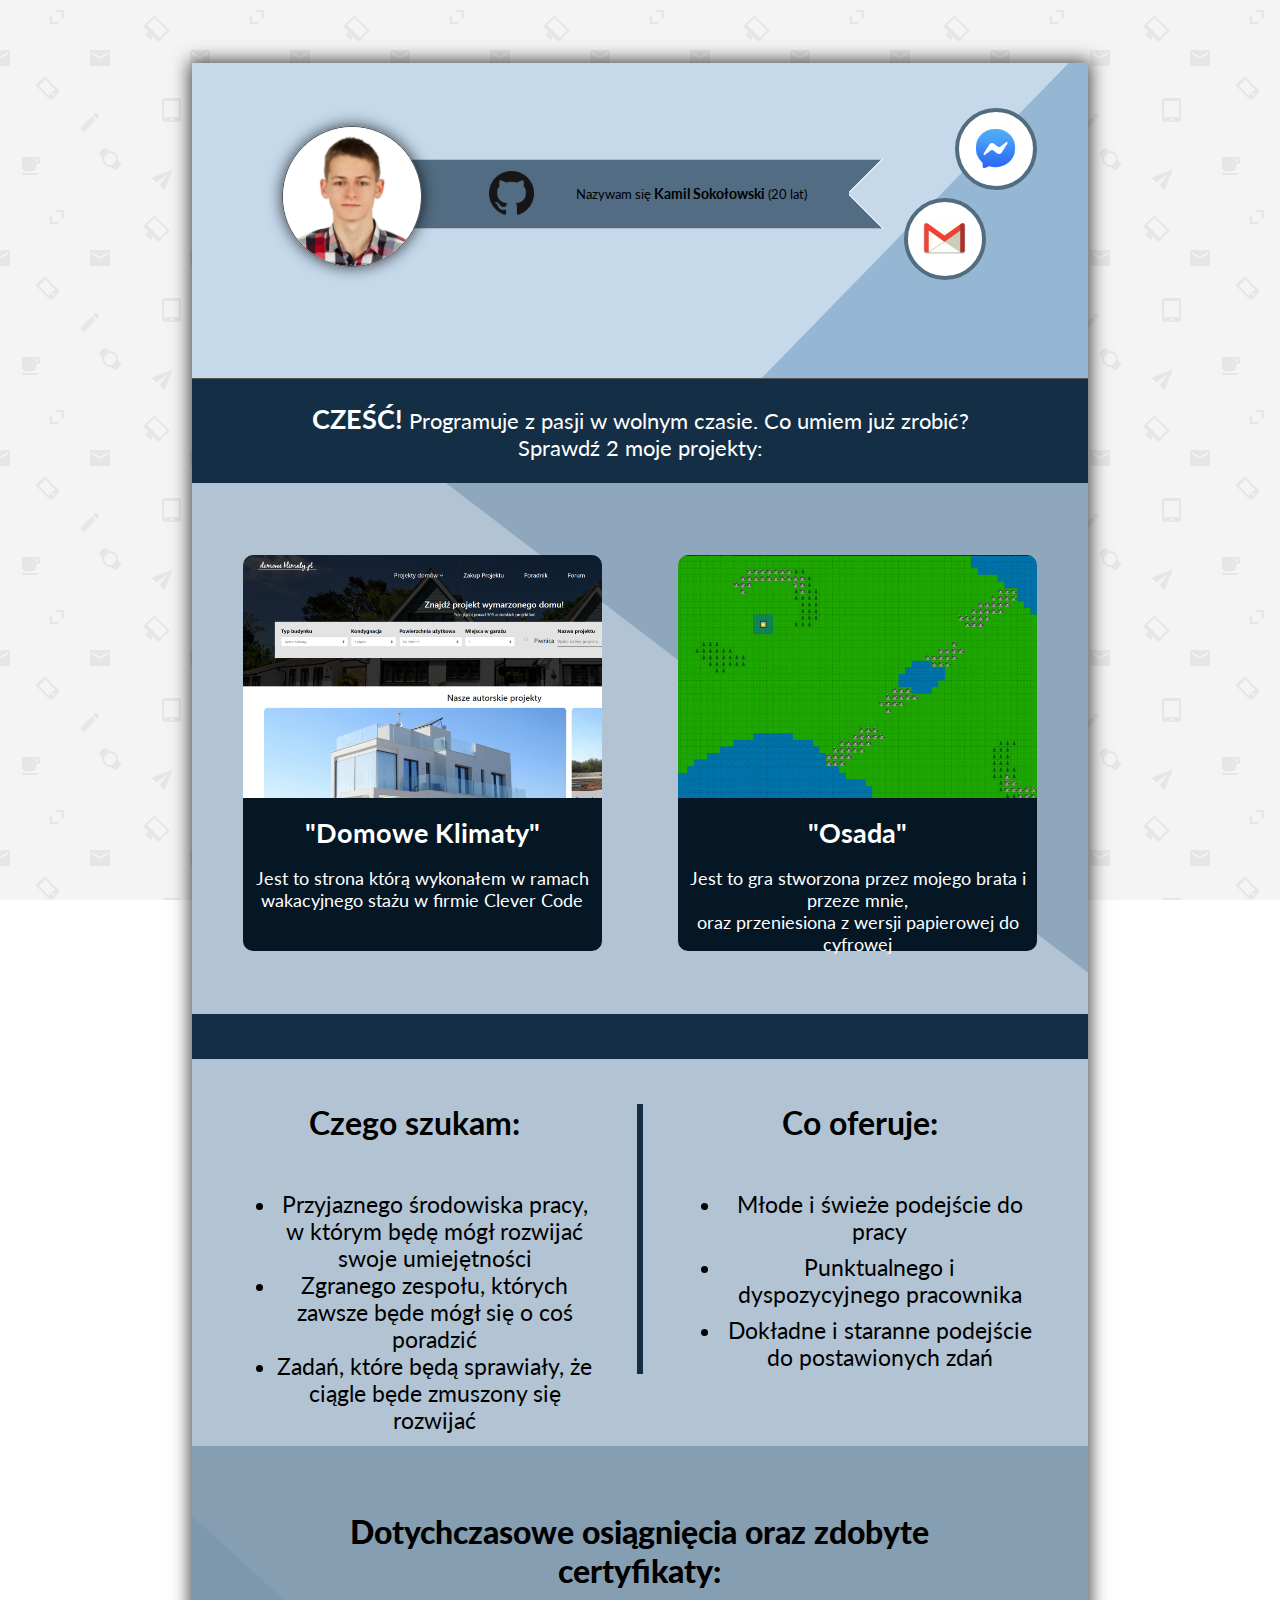
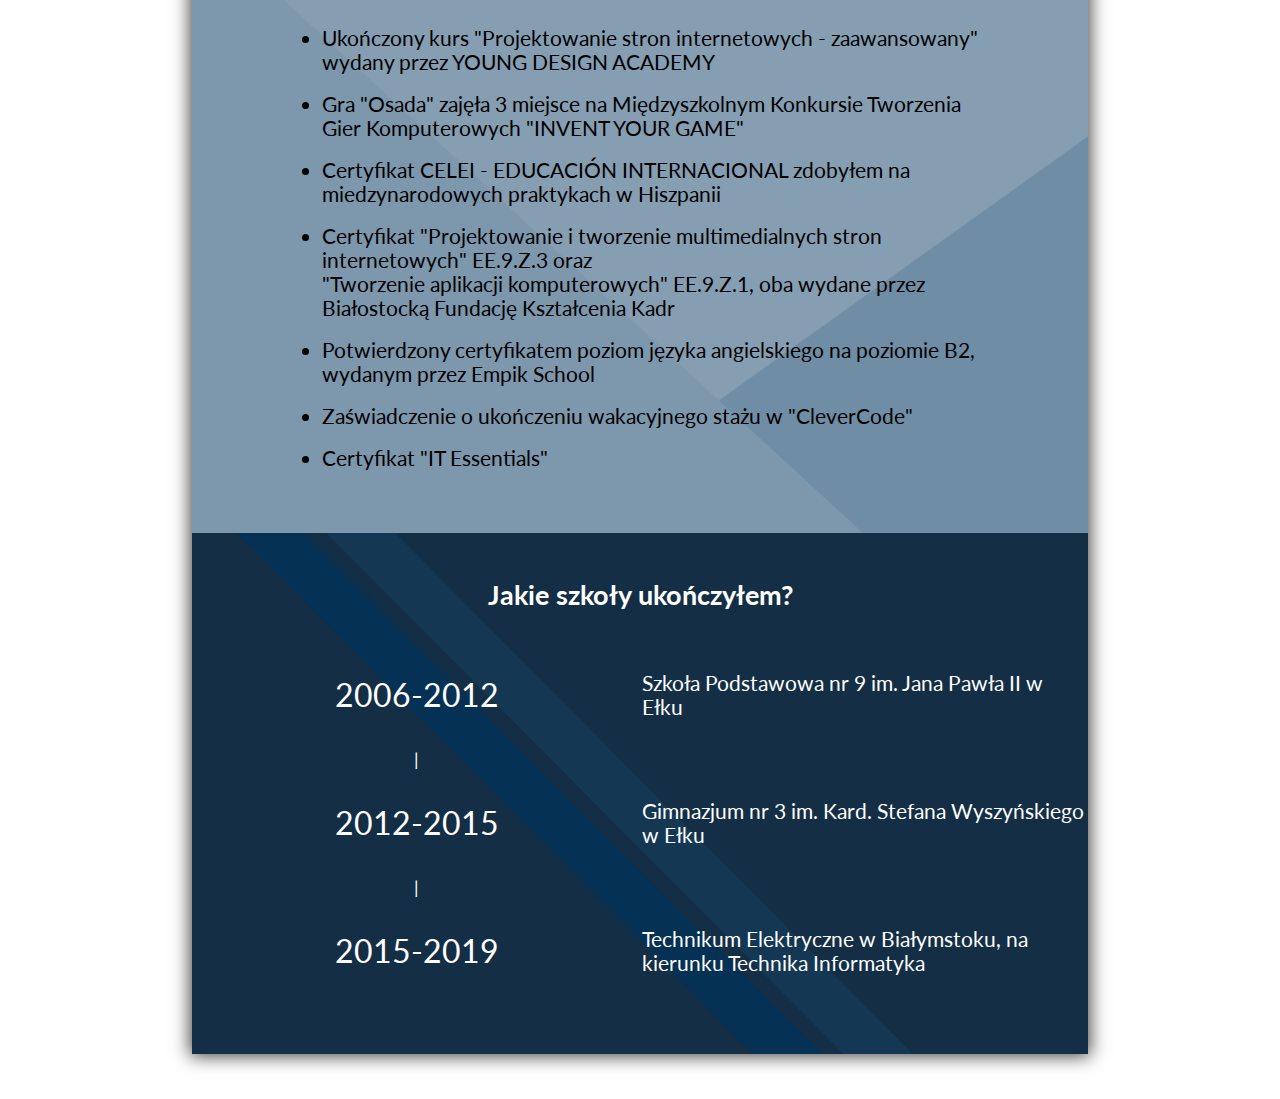
==== commit edd806b8: "fixes" ====
--- a/index.html
+++ b/index.html
@@ -8,6 +8,8 @@
         <meta name="viewport" content="width=device-width, initial-scale=1">
         <link href="https://fonts.googleapis.com/css?family=Lato&display=swap&subset=latin-ext" rel="stylesheet">
         <script src="script.js" type="text/javascript"></script>
+        <link rel="icon" href="img/favicon.png" type="image/x-icon"/>
+        <!--Icons made by <a href="https://www.flaticon.com/authors/freepik" title="Freepik">Freepik</a> from <a href="https://www.flaticon.com/" title="Flaticon"> www.flaticon.com</a>-->
     </head>
     <body>
         <div id="cover_flag">
@@ -26,9 +28,10 @@
                 </div>
                 <div>
                     <div id="flag" class="container bounceInLeft animated" style="z-index: 10;">
-                        <div id="surname" style="float: left; height: 4vh; display: flex;align-items: center; padding-right: 6vw;"><p>Nazywam   się   <b>Kamil   Sokołowski</b></p></div>
+                        <div id="surname" style="float: left; height: 4vh; display: flex;align-items: center; padding-right: 6vw;"><p>Nazywam   się   <b>Kamil   Sokołowski</b> (20 lat)</p></div>
                     </div>
                 </div>
+                <a id="github" href="https://github.com/Falconosky" class="animated rollIn delay-1s"><img id="github_img" src="img/GitHub-Mark-64px.png"></a>
             </header>
             
             <div id="cowboy" style="position: absolute;"><marquee scrolldelay="130"><img src="img/cowboy2.gif" width="13%"></marquee></div>
@@ -36,13 +39,13 @@
                 <div id="sides_header">
                     <p><b>CZEŚĆ!</b> Programuje z pasji w wolnym czasie. Co umiem już zrobić?<br>Sprawdź 2 moje projekty: </p>
                 </div>
-                <a href="domowe/index.html">
+                <a href="https://falconosky.github.io/DomoweKlimaty/">
                     <div  class="container bounce animated" id="domowee">
                         <div id="domowe"></div>
                         <div id="dom_tekst"><b>"Domowe Klimaty"</b><br><p>Jest to strona którą wykonałem w ramach<br> wakacyjnego stażu w firmie Clever Code</p></div>
                     </div>
                 </a>
-                <a href="Osada/index.html">
+                <a href="https://falconosky.github.io/Osada/">
                     <div id="osadaa" class="container bounce animated">
                         <div id="osada"></div>
                         <div id="osa_tekst"><b>"Osada"</b><br><p>Jest to gra stworzona przez mojego brata i przeze mnie,<br> oraz przeniesiona z wersji papierowej do cyfrowej</p></div>
@@ -55,8 +58,8 @@
                     <div id="szukam_cien"></div>
                     <div id="l_title_s"><b>Czego szukam:</b></div>
                     <ul>
-                        <li>Stabilnej pracy, która pozwoli nie martwić się o kolejny dzień</li>
                         <li>Przyjaznego środowiska pracy, w którym będę mógł rozwijać swoje umiejętności</li>
+                        <li>Zgranego zespołu, których zawsze będe mógł się o coś poradzić</li>
                         <li>Zadań, które będą sprawiały, że ciągle będe zmuszony się rozwijać</li>
                     </ul>
                 </div>
--- a/style.css
+++ b/style.css
@@ -175,7 +175,25 @@
     border-radius: 0px 0px 10px 10px;
 }
 
-
+#github_img{
+    width: 5vh;
+}
+
+#github{
+    position: absolute;
+    left:33vh;
+    top: 12vh;
+    z-index: 9999;
+}
+
+#github:hover{
+    top:9.5vh;
+    left:30.5vh;
+}
+
+#github_img:hover{
+    width: 10vh;
+}
 
 #dom_tekst b{
     font-size: 3vh;
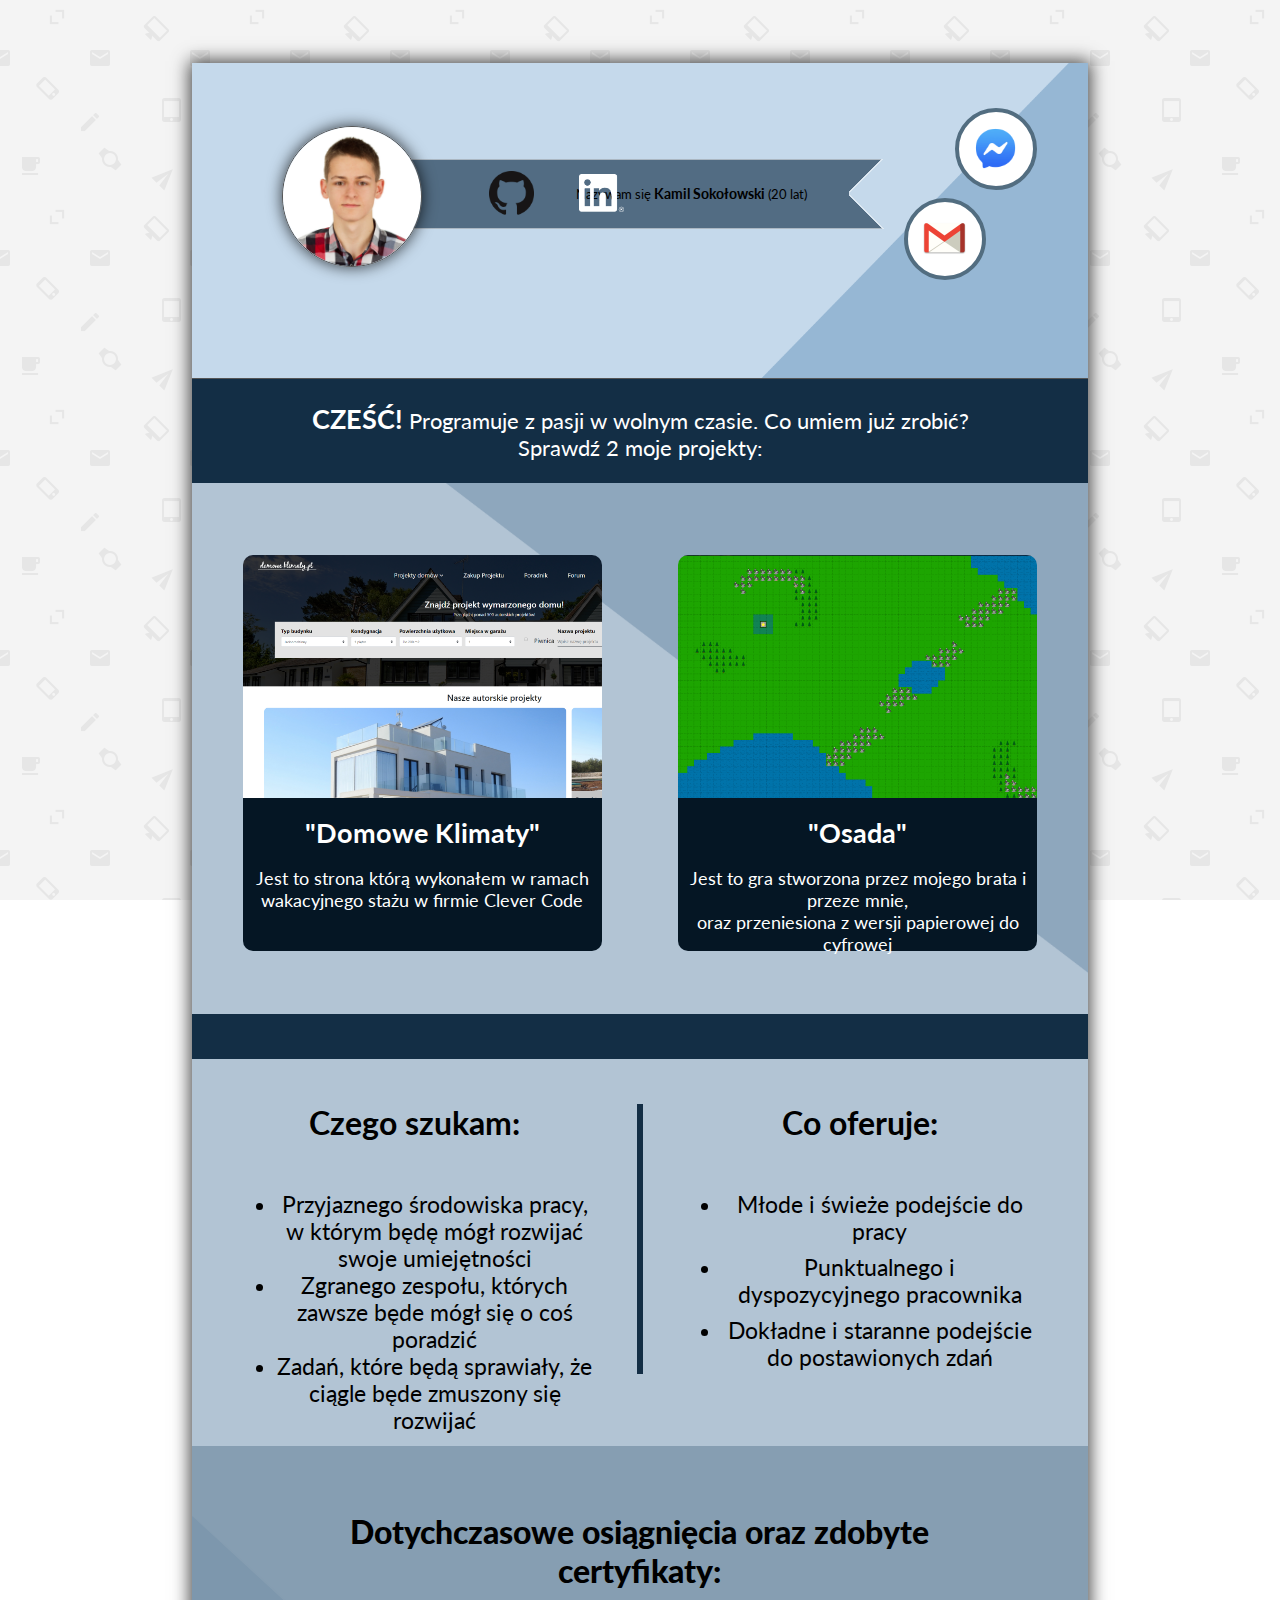
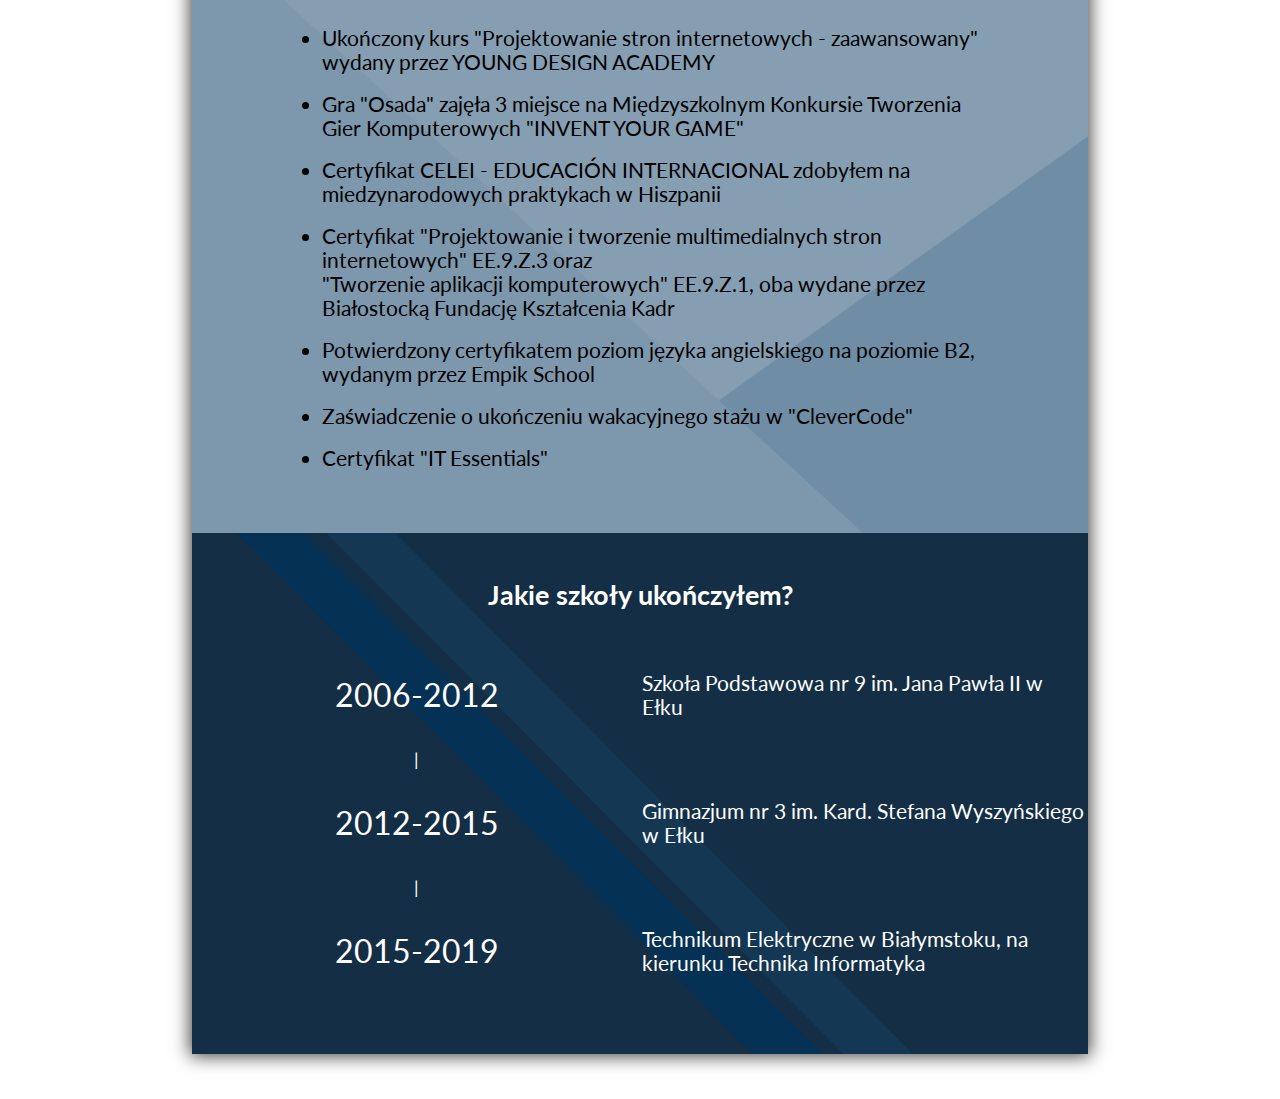
==== commit 628f96c3: "Added_LinkedIn" ====
--- a/index.html
+++ b/index.html
@@ -32,6 +32,7 @@
                     </div>
                 </div>
                 <a id="github" href="https://github.com/Falconosky" class="animated rollIn delay-1s"><img id="github_img" src="img/GitHub-Mark-64px.png"></a>
+                <a id="linked" href="https://www.linkedin.com/in/kamil-sokołowski-388b621a1/" class="animated rollIn delay-1s"><img id="linked_img" src="img/LI-In-Bug.png"></a>
             </header>
             
             <div id="cowboy" style="position: absolute;"><marquee scrolldelay="130"><img src="img/cowboy2.gif" width="13%"></marquee></div>
@@ -39,13 +40,13 @@
                 <div id="sides_header">
                     <p><b>CZEŚĆ!</b> Programuje z pasji w wolnym czasie. Co umiem już zrobić?<br>Sprawdź 2 moje projekty: </p>
                 </div>
-                <a href="https://falconosky.github.io/DomoweKlimaty/">
+                <a href="https://falconosky.github.io/DomoweKlimaty/" target="_blank">
                     <div  class="container bounce animated" id="domowee">
                         <div id="domowe"></div>
                         <div id="dom_tekst"><b>"Domowe Klimaty"</b><br><p>Jest to strona którą wykonałem w ramach<br> wakacyjnego stażu w firmie Clever Code</p></div>
                     </div>
                 </a>
-                <a href="https://falconosky.github.io/Osada/">
+                <a href="https://falconosky.github.io/Osada/" target="_blank">
                     <div id="osadaa" class="container bounce animated">
                         <div id="osada"></div>
                         <div id="osa_tekst"><b>"Osada"</b><br><p>Jest to gra stworzona przez mojego brata i przeze mnie,<br> oraz przeniesiona z wersji papierowej do cyfrowej</p></div>
--- a/style.css
+++ b/style.css
@@ -177,6 +177,7 @@
 
 #github_img{
     width: 5vh;
+    z-index: 9999;
 }
 
 #github{
@@ -192,6 +193,27 @@
 }
 
 #github_img:hover{
+    width: 10vh;
+}
+
+#linked_img{
+    width: 5vh;
+    z-index: 9999;
+}
+
+#linked{
+    position: absolute;
+    left:43vh;
+    top: 12.3vh;
+    z-index: 9999;
+}
+
+#linked:hover{
+    top:10.3vh;
+    left:40.5vh;
+}
+
+#linked_img:hover{
     width: 10vh;
 }
 
